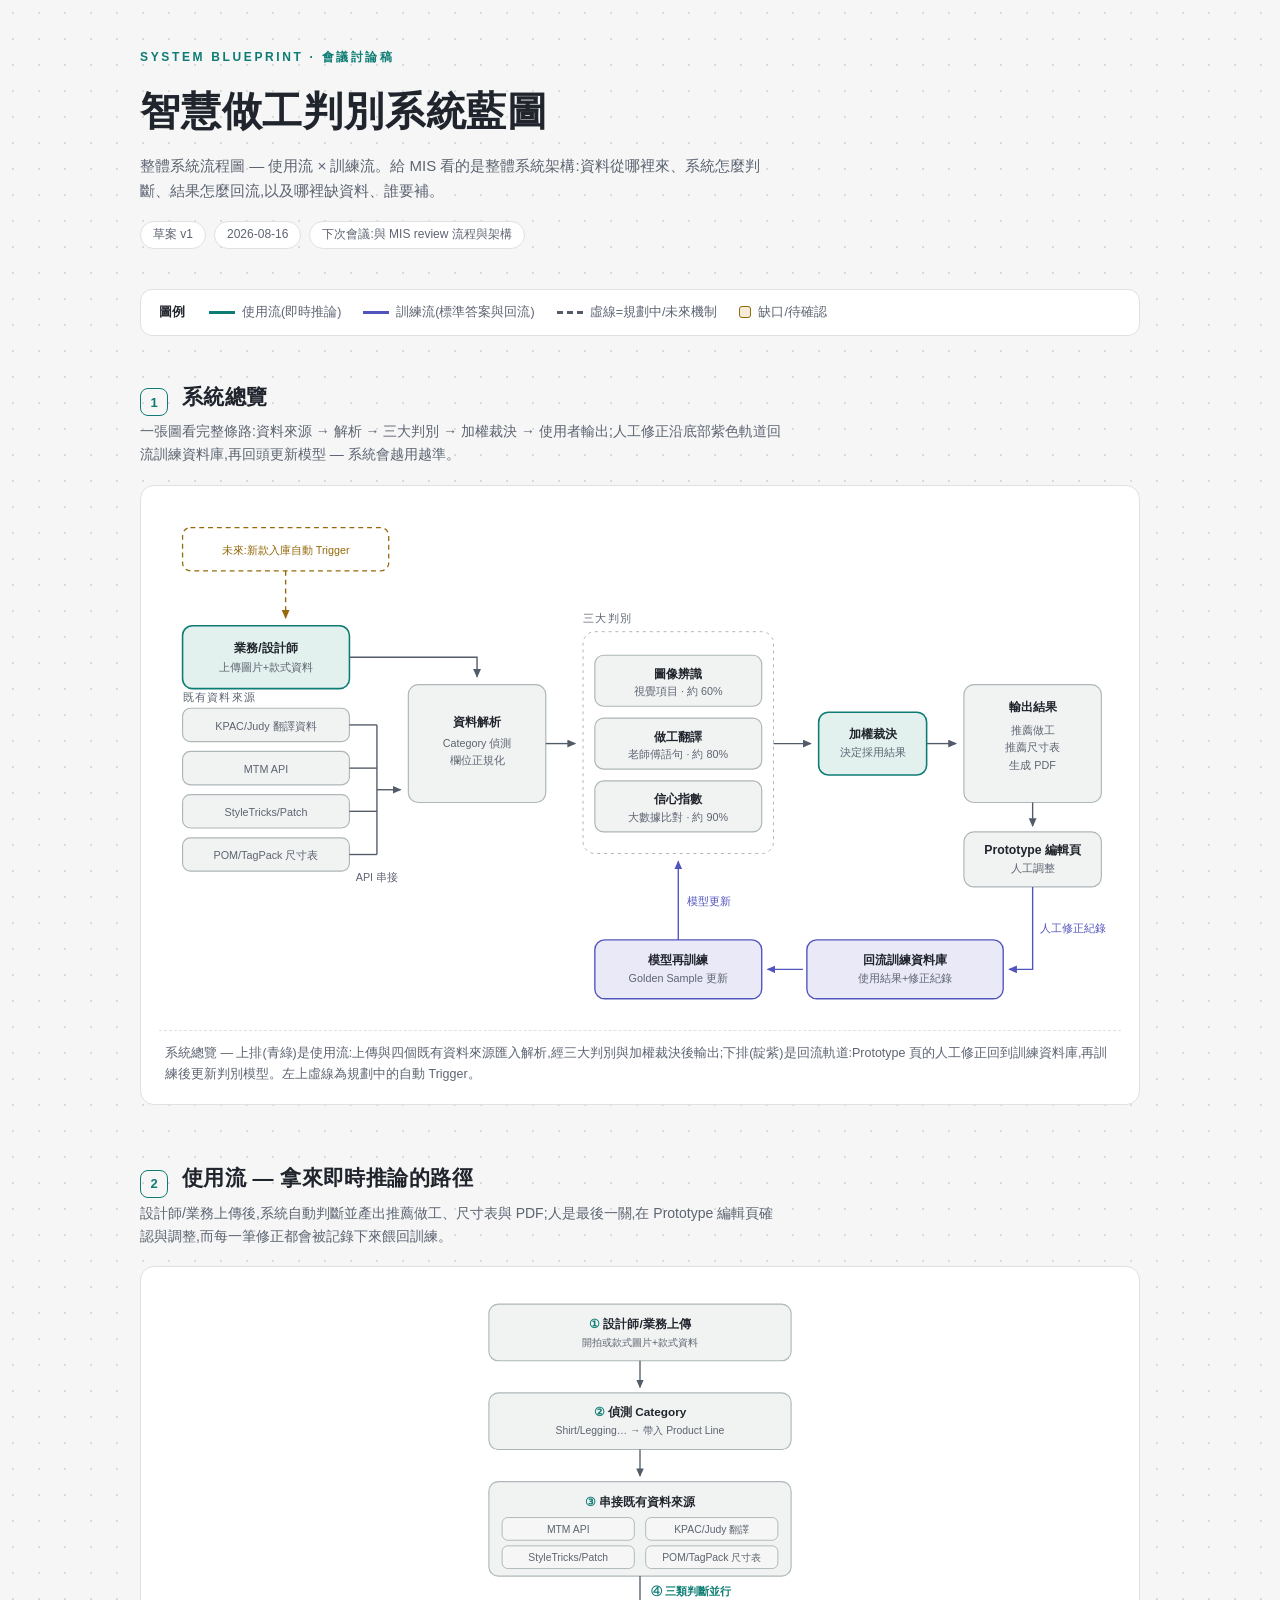
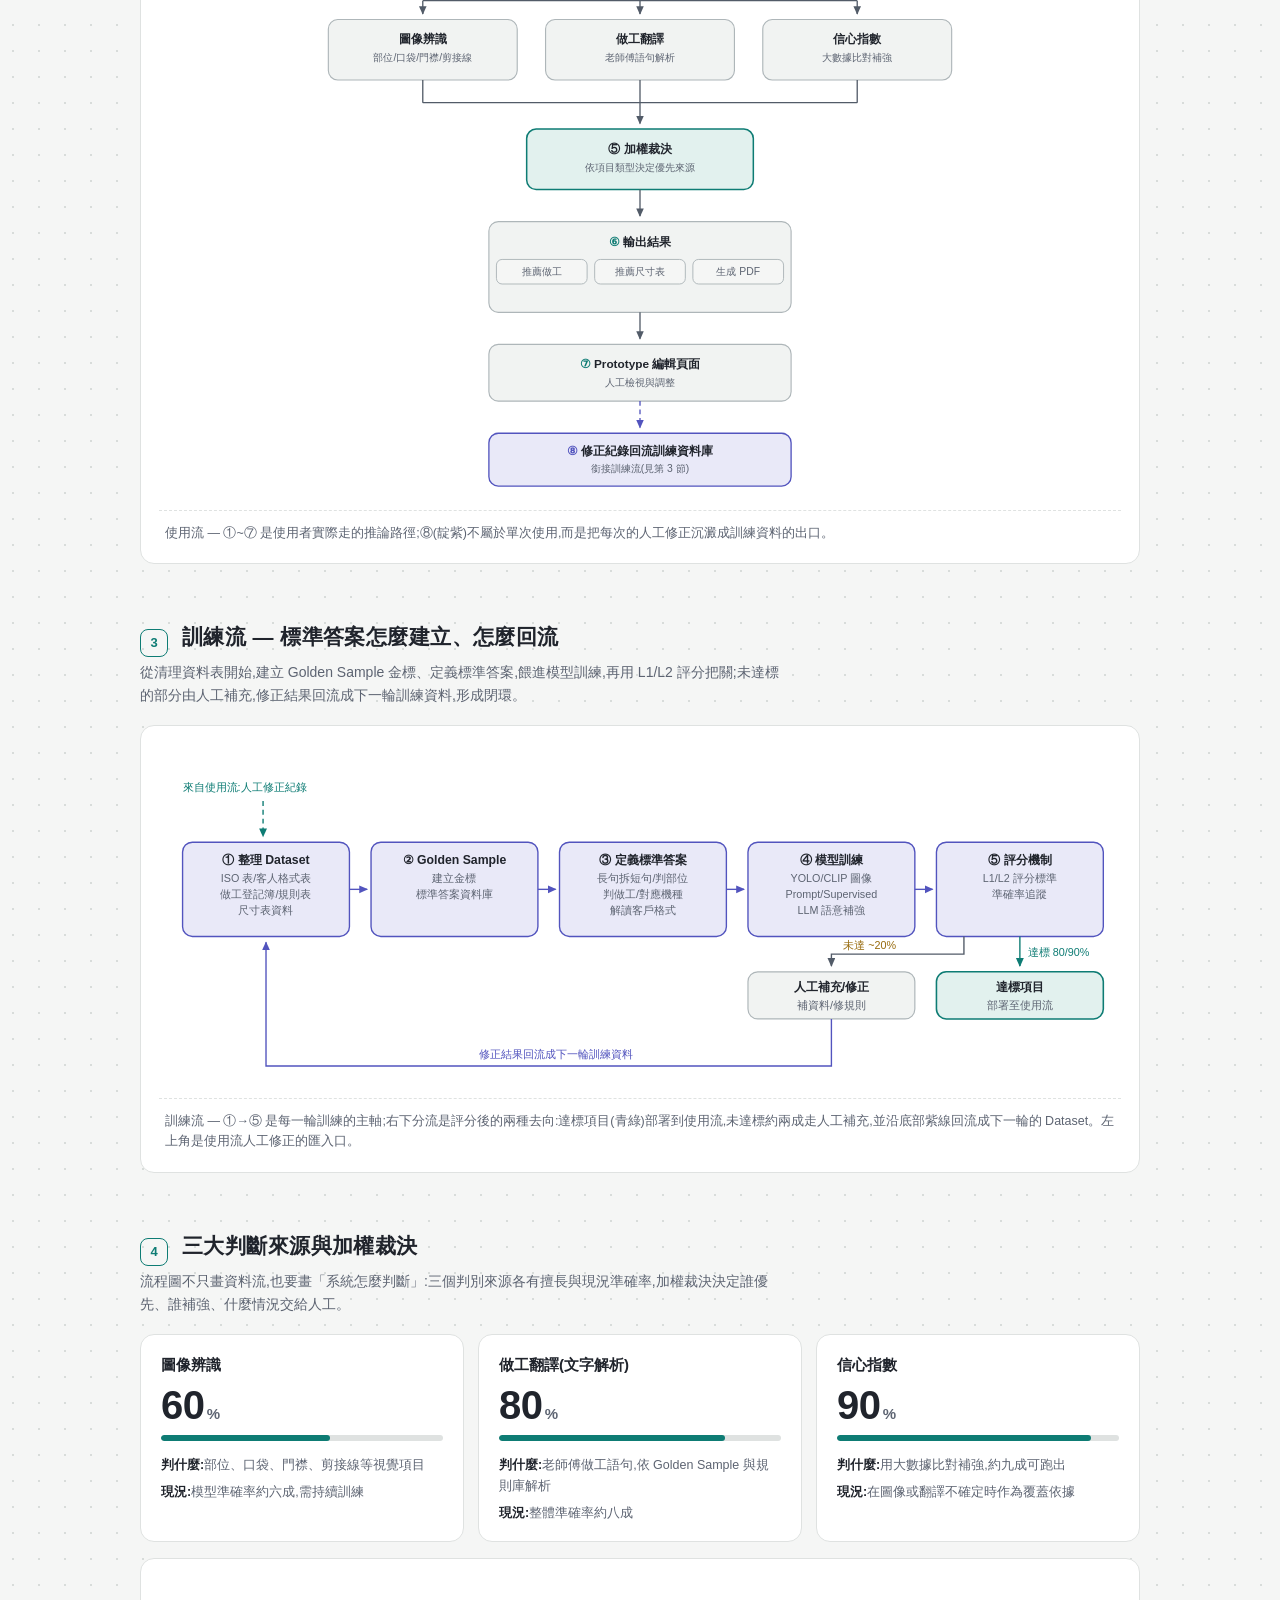
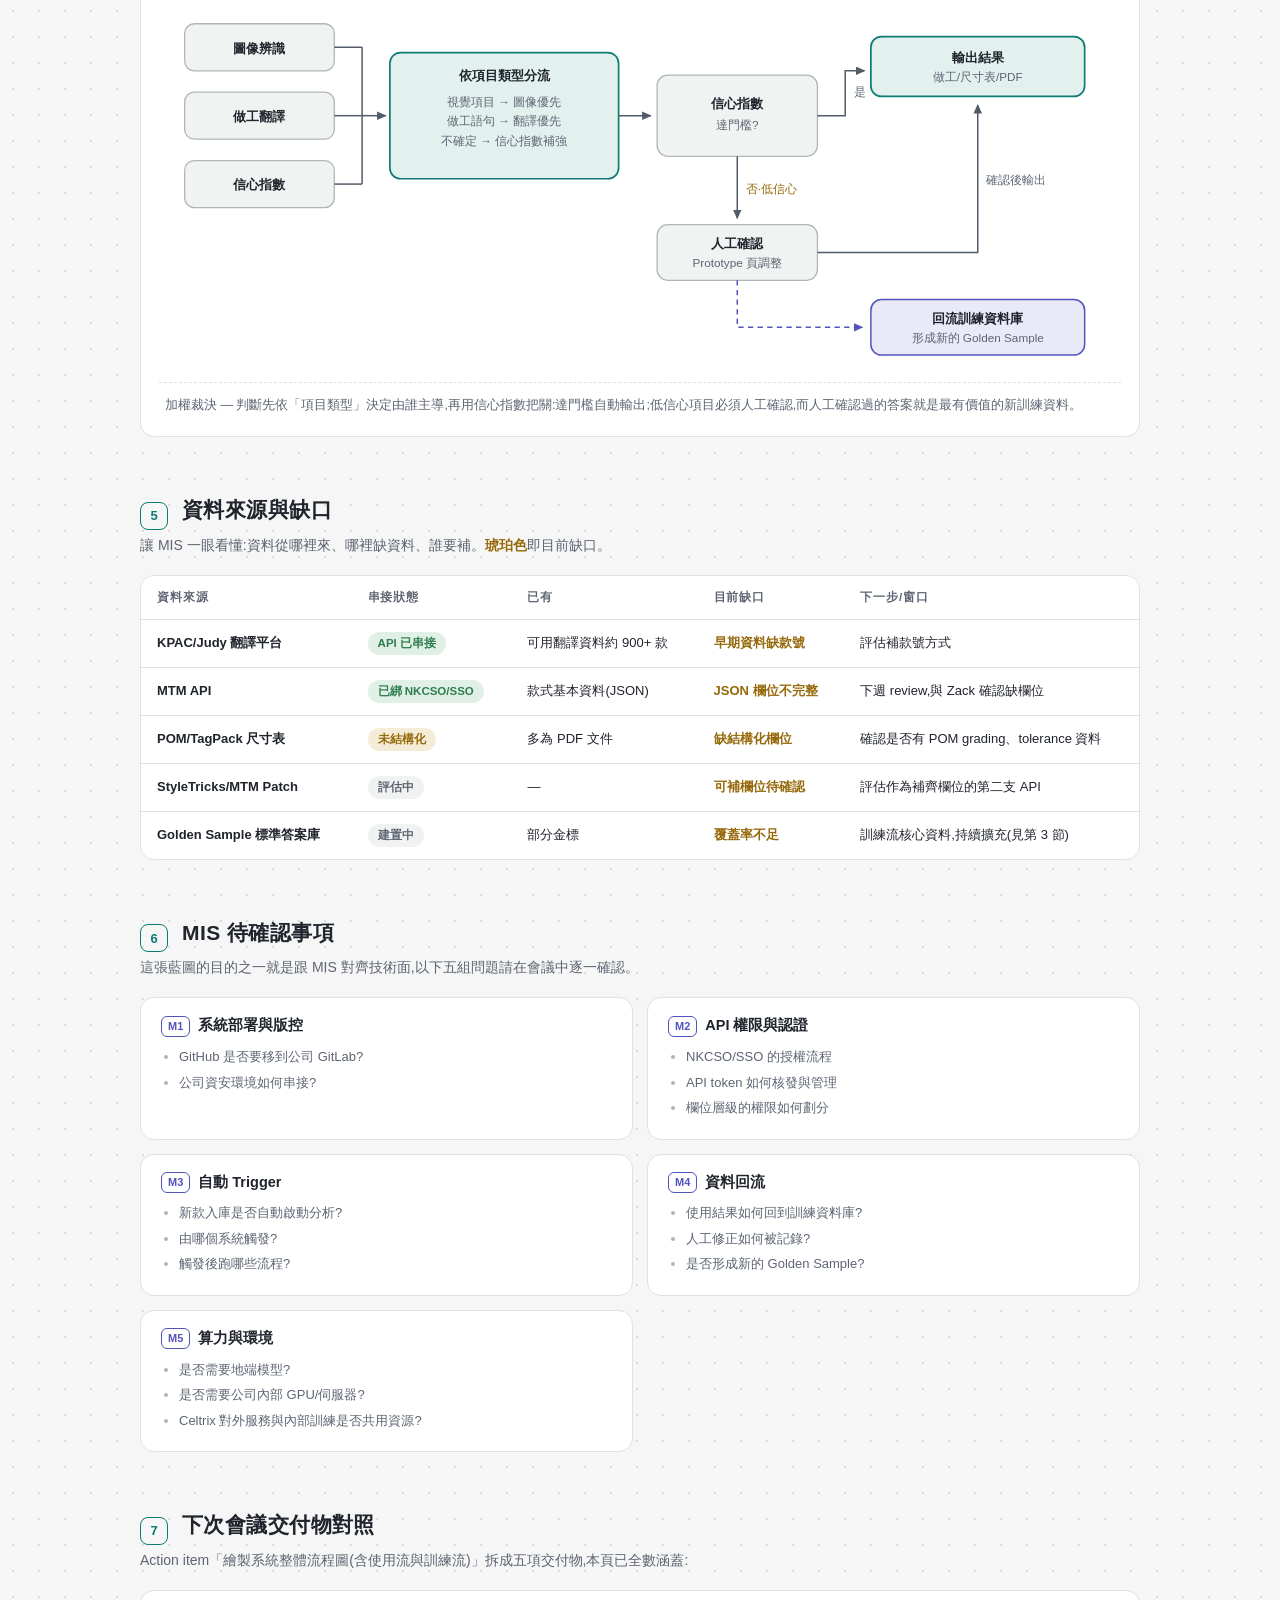
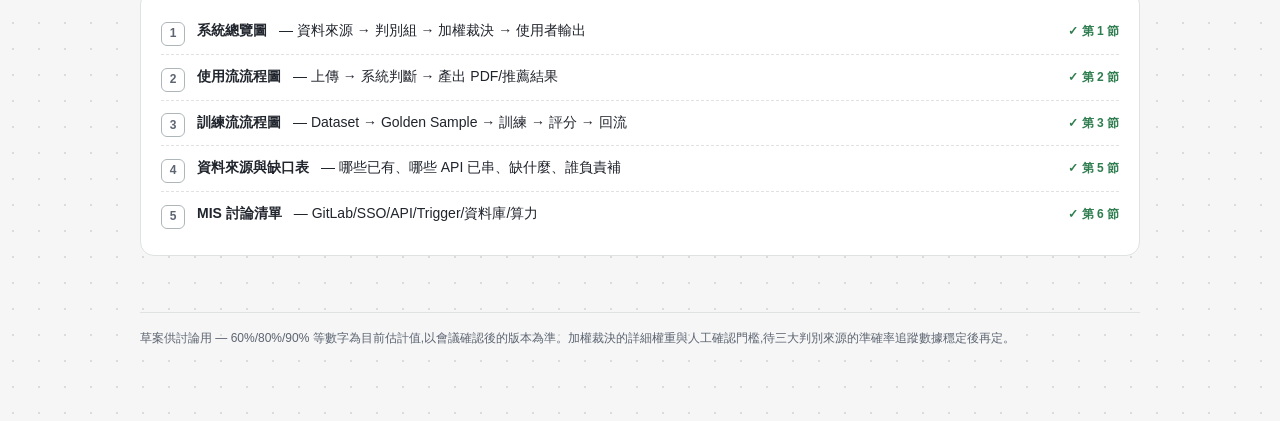
==== docs/system-flowchart.html @ 3e72ee70 "新增系統整體流程圖(使用流x訓練流),供與 MIS 會議討論 單檔 HTML(docs/system-flowchart.html),可直接上傳 DPC Hub 當「頁面」工具: - 系統總覽圖:資料" ====
<!doctype html>
<html lang="zh-Hant">
<head>
<meta charset="utf-8">
<meta name="viewport" content="width=device-width, initial-scale=1">
<title>智慧做工判別系統藍圖</title>
<style>
  :root{
    --ground:#F5F6F5;
    --surface:#FFFFFF;
    --node:#F1F3F2;
    --ink:#20242C;
    --muted:#5D6472;
    --line:#DFE2E1;
    --edge:#AEB6B9;
    --arrow:#525B68;
    --use:#0E7C74;
    --use-bg:#E2F1EE;
    --train:#5254BE;
    --train-bg:#E9E9F8;
    --gap:#96690B;
    --gap-bg:#F5ECD8;
    --ok:#2E7D4F;
    --ok-bg:#E1F0E6;
    --dot:#D8DCDA;
  }
  @media (prefers-color-scheme: dark){
    :root:not([data-theme="light"]){
      --ground:#13161B;
      --surface:#1C2027;
      --node:#252A33;
      --ink:#E8EAEE;
      --muted:#9AA2AF;
      --line:#323844;
      --edge:#525B6B;
      --arrow:#98A1B0;
      --use:#4CC2B5;
      --use-bg:#0F3733;
      --train:#9FA1F0;
      --train-bg:#272A4D;
      --gap:#E0AC4A;
      --gap-bg:#3B2F14;
      --ok:#63BE8D;
      --ok-bg:#173826;
      --dot:#262B33;
    }
  }
  :root[data-theme="dark"]{
    --ground:#13161B;
    --surface:#1C2027;
    --node:#252A33;
    --ink:#E8EAEE;
    --muted:#9AA2AF;
    --line:#323844;
    --edge:#525B6B;
    --arrow:#98A1B0;
    --use:#4CC2B5;
    --use-bg:#0F3733;
    --train:#9FA1F0;
    --train-bg:#272A4D;
    --gap:#E0AC4A;
    --gap-bg:#3B2F14;
    --ok:#63BE8D;
    --ok-bg:#173826;
    --dot:#262B33;
  }

  *{box-sizing:border-box}
  body{
    margin:0;
    background:var(--ground);
    background-image:radial-gradient(var(--dot) 1px, transparent 1px);
    background-size:26px 26px;
    color:var(--ink);
    font-family:"Noto Sans TC","PingFang TC","Microsoft JhengHei","Helvetica Neue",Arial,sans-serif;
    line-height:1.65;
    -webkit-font-smoothing:antialiased;
  }
  main{max-width:1040px;margin:0 auto;padding:48px 20px 72px}

  /* ── header ── */
  header.doc{margin-bottom:40px}
  .kicker{font-size:12px;letter-spacing:.22em;color:var(--use);font-weight:700;margin:0 0 10px}
  h1{font-size:clamp(26px,4.5vw,40px);font-weight:800;letter-spacing:.02em;margin:0 0 10px;text-wrap:balance}
  .subtitle{font-size:15px;color:var(--muted);max-width:42em;margin:0 0 18px}
  .meta{display:flex;flex-wrap:wrap;gap:8px}
  .meta span{
    font-size:12px;color:var(--muted);background:var(--surface);
    border:1px solid var(--line);border-radius:999px;padding:3px 12px;
    font-variant-numeric:tabular-nums;
  }

  /* ── legend ── */
  .legend{
    display:flex;flex-wrap:wrap;gap:10px 22px;align-items:center;
    background:var(--surface);border:1px solid var(--line);border-radius:12px;
    padding:12px 18px;margin-bottom:44px;font-size:12.5px;color:var(--muted);
  }
  .legend b{color:var(--ink);font-weight:600;margin-right:2px}
  .lg{display:inline-flex;align-items:center;gap:7px}
  .sw{display:inline-block;width:26px;height:0;border-top:3px solid}
  .sw-use{border-color:var(--use)}
  .sw-train{border-color:var(--train)}
  .sw-dash{border-top-style:dashed;border-color:var(--arrow)}
  .sw-gap{width:12px;height:12px;border:none;border-radius:3px;background:var(--gap-bg);outline:1.5px solid var(--gap);outline-offset:-1.5px}

  /* ── sections ── */
  section{margin-bottom:56px}
  .sechead{display:flex;align-items:baseline;gap:14px;margin-bottom:6px}
  .secno{
    font-size:13px;font-weight:700;color:var(--use);
    border:1.5px solid var(--use);border-radius:8px;
    min-width:28px;height:28px;display:inline-flex;align-items:center;justify-content:center;
    font-variant-numeric:tabular-nums;transform:translateY(3px);
  }
  h2{font-size:21px;font-weight:750;margin:0;letter-spacing:.02em}
  .lead{color:var(--muted);font-size:14px;max-width:46em;margin:4px 0 18px}

  /* ── figures ── */
  figure{
    margin:0;background:var(--surface);border:1px solid var(--line);
    border-radius:14px;padding:22px 18px 10px;
  }
  .scroller{overflow-x:auto}
  .scroller svg{display:block;height:auto;margin:0 auto}
  .svg-wide{min-width:880px;max-width:100%}
  .svg-mid{min-width:760px;max-width:100%}
  .svg-tall{width:100%;max-width:680px;min-width:560px}
  figcaption{
    font-size:12.5px;color:var(--muted);padding:12px 6px 10px;
    border-top:1px dashed var(--line);margin-top:12px;
  }
  svg text{fill:var(--ink)}
  .tt{font-size:12.5px;font-weight:600}
  .ts{font-size:11px;fill:var(--muted)}
  .lab{font-size:11px;fill:var(--muted)}
  .tu{fill:var(--use)}.tv{fill:var(--train)}.tg{fill:var(--gap)}
  .d-box{fill:var(--node);stroke:var(--edge);stroke-width:1.2}
  .d-use{fill:var(--use-bg);stroke:var(--use);stroke-width:1.6}
  .d-train{fill:var(--train-bg);stroke:var(--train);stroke-width:1.4}
  .d-ghost{fill:none;stroke:var(--gap);stroke-width:1.3;stroke-dasharray:5 4}
  .d-frame{fill:none;stroke:var(--edge);stroke-width:1;stroke-dasharray:3 4}
  .d-chip{fill:var(--ground);stroke:var(--edge);stroke-width:1}
  .fl{fill:none;stroke:var(--arrow);stroke-width:1.4}
  .fl-v{stroke:var(--train)}
  .fl-g{stroke:var(--gap)}
  .fl-u{stroke:var(--use)}
  .dash{stroke-dasharray:5 4}

  /* ── judgment cards ── */
  .cards{display:grid;grid-template-columns:repeat(3,1fr);gap:14px;margin-bottom:16px}
  @media (max-width:760px){.cards{grid-template-columns:1fr}}
  .jcard{
    background:var(--surface);border:1px solid var(--line);border-radius:14px;
    padding:18px 20px;display:flex;flex-direction:column;gap:6px;
  }
  .jcard h3{margin:0;font-size:15px;font-weight:700}
  .jnum{
    font-size:40px;font-weight:800;line-height:1.1;
    font-variant-numeric:tabular-nums;letter-spacing:-.01em;
  }
  .jnum small{font-size:15px;font-weight:600;color:var(--muted);margin-left:2px}
  .meter{height:6px;border-radius:3px;background:var(--line);overflow:hidden;margin:2px 0 8px}
  .meter i{display:block;height:100%;border-radius:3px;background:var(--use)}
  .jcard p{margin:0;font-size:12.5px;color:var(--muted)}
  .jcard p b{color:var(--ink);font-weight:600}

  /* ── tables ── */
  .twrap{overflow-x:auto;background:var(--surface);border:1px solid var(--line);border-radius:14px}
  table{border-collapse:collapse;width:100%;min-width:780px;font-size:13px}
  th{
    text-align:left;font-size:11.5px;letter-spacing:.08em;color:var(--muted);
    font-weight:700;padding:12px 16px;border-bottom:1px solid var(--line);
    white-space:nowrap;
  }
  td{padding:12px 16px;border-bottom:1px solid var(--line);vertical-align:top}
  tr:last-child td{border-bottom:none}
  td:first-child{font-weight:600;white-space:nowrap}
  .pill{
    display:inline-block;font-size:11.5px;font-weight:600;border-radius:999px;
    padding:2px 10px;white-space:nowrap;
  }
  .p-ok{background:var(--ok-bg);color:var(--ok)}
  .p-gap{background:var(--gap-bg);color:var(--gap)}
  .p-mid{background:var(--node);color:var(--muted)}
  .gaptext{color:var(--gap);font-weight:600}

  /* ── MIS list ── */
  .mis{display:grid;grid-template-columns:1fr 1fr;gap:14px}
  @media (max-width:700px){.mis{grid-template-columns:1fr}}
  .mcard{
    background:var(--surface);border:1px solid var(--line);border-radius:14px;
    padding:16px 20px;
  }
  .mcard h3{margin:0 0 8px;font-size:14.5px;font-weight:700;display:flex;align-items:center;gap:8px}
  .mtag{
    font-size:11px;font-weight:700;color:var(--train);border:1.5px solid var(--train);
    border-radius:6px;padding:0 6px;line-height:1.7;font-variant-numeric:tabular-nums;
  }
  .mcard ul{margin:0;padding-left:18px;font-size:13px;color:var(--muted)}
  .mcard li{margin:4px 0}
  .mcard li::marker{color:var(--edge)}

  /* ── deliverables ── */
  .deliv{background:var(--surface);border:1px solid var(--line);border-radius:14px;padding:8px 20px}
  .deliv ol{margin:10px 0;padding-left:0;list-style:none;counter-reset:d}
  .deliv li{
    counter-increment:d;display:flex;gap:12px;align-items:baseline;
    padding:10px 0;border-bottom:1px dashed var(--line);font-size:14px;
  }
  .deliv li:last-child{border-bottom:none}
  .deliv li::before{
    content:counter(d);font-size:12px;font-weight:700;color:var(--muted);
    border:1px solid var(--edge);border-radius:6px;min-width:22px;height:22px;
    display:inline-flex;align-items:center;justify-content:center;flex:none;
    transform:translateY(2px);font-variant-numeric:tabular-nums;
  }
  .deliv .where{margin-left:auto;font-size:12px;color:var(--ok);font-weight:600;white-space:nowrap}
  .deliv b{font-weight:650}

  footer{
    margin-top:48px;padding-top:16px;border-top:1px solid var(--line);
    font-size:12px;color:var(--muted);
  }
  @media (prefers-reduced-motion: no-preference){
    section{scroll-margin-top:24px}
  }
</style>

<svg width="0" height="0" style="position:absolute" aria-hidden="true">
  <defs>
    <marker id="ar" markerUnits="userSpaceOnUse" markerWidth="10" markerHeight="10" refX="8" refY="4" orient="auto">
      <path d="M0,0 L9,4 L0,8 Z" fill="var(--arrow)"/>
    </marker>
    <marker id="ar-v" markerUnits="userSpaceOnUse" markerWidth="10" markerHeight="10" refX="8" refY="4" orient="auto">
      <path d="M0,0 L9,4 L0,8 Z" fill="var(--train)"/>
    </marker>
    <marker id="ar-u" markerUnits="userSpaceOnUse" markerWidth="10" markerHeight="10" refX="8" refY="4" orient="auto">
      <path d="M0,0 L9,4 L0,8 Z" fill="var(--use)"/>
    </marker>
    <marker id="ar-g" markerUnits="userSpaceOnUse" markerWidth="10" markerHeight="10" refX="8" refY="4" orient="auto">
      <path d="M0,0 L9,4 L0,8 Z" fill="var(--gap)"/>
    </marker>
  </defs>
</svg>

<main>
<header class="doc">
  <p class="kicker">SYSTEM BLUEPRINT · 會議討論稿</p>
  <h1>智慧做工判別系統藍圖</h1>
  <p class="subtitle">整體系統流程圖 — 使用流 × 訓練流。給 MIS 看的是整體系統架構:資料從哪裡來、系統怎麼判斷、結果怎麼回流,以及哪裡缺資料、誰要補。</p>
  <div class="meta">
    <span>草案 v1</span>
    <span>2026-08-16</span>
    <span>下次會議:與 MIS review 流程與架構</span>
  </div>
</header>

<div class="legend" role="note">
  <b>圖例</b>
  <span class="lg"><span class="sw sw-use"></span>使用流(即時推論)</span>
  <span class="lg"><span class="sw sw-train"></span>訓練流(標準答案與回流)</span>
  <span class="lg"><span class="sw sw-dash"></span>虛線=規劃中/未來機制</span>
  <span class="lg"><span class="sw sw-gap"></span>缺口/待確認</span>
</div>

<!-- ═══════════ 1. 系統總覽 ═══════════ -->
<section id="s1">
  <div class="sechead"><span class="secno">1</span><h2>系統總覽</h2></div>
  <p class="lead">一張圖看完整條路:資料來源 → 解析 → 三大判別 → 加權裁決 → 使用者輸出;人工修正沿底部紫色軌道回流訓練資料庫,再回頭更新模型 — 系統會越用越準。</p>
  <figure>
    <div class="scroller">
      <svg class="svg-wide" viewBox="0 0 980 520" role="img" aria-label="系統總覽圖:上傳與既有資料來源經資料解析後進入三大判別(圖像辨識、做工翻譯、信心指數),由加權裁決輸出推薦做工、尺寸表與 PDF,人工調整結果回流訓練資料庫並更新模型;未來規劃新款入庫自動觸發。">
        <!-- future trigger -->
        <rect class="d-ghost" x="24" y="20" width="210" height="44" rx="8"/>
        <text class="ts tg" x="129" y="47" text-anchor="middle">未來:新款入庫自動 Trigger</text>
        <line class="fl fl-g dash" x1="129" y1="64" x2="129" y2="112" marker-end="url(#ar-g)"/>
        <!-- input -->
        <rect class="d-use" x="24" y="120" width="170" height="64" rx="10"/>
        <text class="tt" x="109" y="147" text-anchor="middle">業務/設計師</text>
        <text class="ts" x="109" y="166" text-anchor="middle">上傳圖片+款式資料</text>
        <!-- sources -->
        <text class="ts" x="24" y="197" style="letter-spacing:.12em">既有資料來源</text>
        <rect class="d-box" x="24" y="204" width="170" height="34" rx="8"/>
        <text class="ts" x="109" y="226" text-anchor="middle">KPAC/Judy 翻譯資料</text>
        <rect class="d-box" x="24" y="248" width="170" height="34" rx="8"/>
        <text class="ts" x="109" y="270" text-anchor="middle">MTM API</text>
        <rect class="d-box" x="24" y="292" width="170" height="34" rx="8"/>
        <text class="ts" x="109" y="314" text-anchor="middle">StyleTricks/Patch</text>
        <rect class="d-box" x="24" y="336" width="170" height="34" rx="8"/>
        <text class="ts" x="109" y="358" text-anchor="middle">POM/TagPack 尺寸表</text>
        <!-- source spine -->
        <line class="fl" x1="194" y1="221" x2="222" y2="221"/>
        <line class="fl" x1="194" y1="265" x2="222" y2="265"/>
        <line class="fl" x1="194" y1="309" x2="222" y2="309"/>
        <line class="fl" x1="194" y1="353" x2="222" y2="353"/>
        <line class="fl" x1="222" y1="221" x2="222" y2="353"/>
        <line class="fl" x1="222" y1="287" x2="246" y2="287" marker-end="url(#ar)"/>
        <text class="lab" x="222" y="380" text-anchor="middle">API 串接</text>
        <!-- input elbow -->
        <polyline class="fl" points="194,152 324,152 324,172" marker-end="url(#ar)"/>
        <!-- parse -->
        <rect class="d-box" x="254" y="180" width="140" height="120" rx="10"/>
        <text class="tt" x="324" y="222" text-anchor="middle">資料解析</text>
        <text class="ts" x="324" y="243" text-anchor="middle">Category 偵測</text>
        <text class="ts" x="324" y="261" text-anchor="middle">欄位正規化</text>
        <!-- parse → judges -->
        <line class="fl" x1="394" y1="240" x2="424" y2="240" marker-end="url(#ar)"/>
        <!-- judges frame -->
        <text class="ts" x="432" y="116" style="letter-spacing:.12em">三大判別</text>
        <rect class="d-frame" x="432" y="126" width="194" height="226" rx="12"/>
        <rect class="d-box" x="444" y="150" width="170" height="52" rx="9"/>
        <text class="tt" x="529" y="173" text-anchor="middle">圖像辨識</text>
        <text class="ts" x="529" y="191" text-anchor="middle">視覺項目 · 約 60%</text>
        <rect class="d-box" x="444" y="214" width="170" height="52" rx="9"/>
        <text class="tt" x="529" y="237" text-anchor="middle">做工翻譯</text>
        <text class="ts" x="529" y="255" text-anchor="middle">老師傅語句 · 約 80%</text>
        <rect class="d-box" x="444" y="278" width="170" height="52" rx="9"/>
        <text class="tt" x="529" y="301" text-anchor="middle">信心指數</text>
        <text class="ts" x="529" y="319" text-anchor="middle">大數據比對 · 約 90%</text>
        <!-- judges → verdict -->
        <line class="fl" x1="626" y1="240" x2="664" y2="240" marker-end="url(#ar)"/>
        <!-- verdict -->
        <rect class="d-use" x="672" y="208" width="110" height="64" rx="10"/>
        <text class="tt" x="727" y="234" text-anchor="middle">加權裁決</text>
        <text class="ts" x="727" y="253" text-anchor="middle">決定採用結果</text>
        <!-- verdict → output -->
        <line class="fl" x1="782" y1="240" x2="812" y2="240" marker-end="url(#ar)"/>
        <!-- output -->
        <rect class="d-box" x="820" y="180" width="140" height="120" rx="10"/>
        <text class="tt" x="890" y="207" text-anchor="middle">輸出結果</text>
        <text class="ts" x="890" y="230" text-anchor="middle">推薦做工</text>
        <text class="ts" x="890" y="248" text-anchor="middle">推薦尺寸表</text>
        <text class="ts" x="890" y="266" text-anchor="middle">生成 PDF</text>
        <line class="fl" x1="890" y1="300" x2="890" y2="324" marker-end="url(#ar)"/>
        <!-- prototype -->
        <rect class="d-box" x="820" y="330" width="140" height="56" rx="10"/>
        <text class="tt" x="890" y="353" text-anchor="middle">Prototype 編輯頁</text>
        <text class="ts" x="890" y="371" text-anchor="middle">人工調整</text>
        <!-- feedback rail -->
        <polyline class="fl fl-v" points="890,386 890,470 866,470" marker-end="url(#ar-v)"/>
        <text class="lab tv" x="898" y="432">人工修正紀錄</text>
        <rect class="d-train" x="660" y="440" width="200" height="60" rx="10"/>
        <text class="tt" x="760" y="465" text-anchor="middle">回流訓練資料庫</text>
        <text class="ts" x="760" y="483" text-anchor="middle">使用結果+修正紀錄</text>
        <line class="fl fl-v" x1="656" y1="470" x2="620" y2="470" marker-end="url(#ar-v)"/>
        <rect class="d-train" x="444" y="440" width="170" height="60" rx="10"/>
        <text class="tt" x="529" y="465" text-anchor="middle">模型再訓練</text>
        <text class="ts" x="529" y="483" text-anchor="middle">Golden Sample 更新</text>
        <line class="fl fl-v" x1="529" y1="440" x2="529" y2="360" marker-end="url(#ar-v)"/>
        <text class="lab tv" x="538" y="404">模型更新</text>
      </svg>
    </div>
    <figcaption>系統總覽 — 上排(青綠)是使用流:上傳與四個既有資料來源匯入解析,經三大判別與加權裁決後輸出;下排(靛紫)是回流軌道:Prototype 頁的人工修正回到訓練資料庫,再訓練後更新判別模型。左上虛線為規劃中的自動 Trigger。</figcaption>
  </figure>
</section>

<!-- ═══════════ 2. 使用流 ═══════════ -->
<section id="s2">
  <div class="sechead"><span class="secno">2</span><h2>使用流 — 拿來即時推論的路徑</h2></div>
  <p class="lead">設計師/業務上傳後,系統自動判斷並產出推薦做工、尺寸表與 PDF;人是最後一關,在 Prototype 編輯頁確認與調整,而每一筆修正都會被記錄下來餵回訓練。</p>
  <figure>
    <div class="scroller">
      <svg class="svg-tall" viewBox="0 0 720 856" role="img" aria-label="使用流流程圖:上傳圖片與款式資料、偵測 Category 並帶入 Product Line、串接 MTM、KPAC/Judy、StyleTricks、POM 四個資料來源,之後由圖像辨識、做工翻譯、信心指數並行判斷,經加權裁決輸出推薦做工、尺寸表與 PDF,最後進 Prototype 編輯頁人工調整,修正紀錄回流訓練資料庫。">
        <rect class="d-box" x="200" y="16" width="320" height="60" rx="10"/>
        <text class="tt" x="360" y="41" text-anchor="middle"><tspan class="tu">①</tspan> 設計師/業務上傳</text>
        <text class="ts" x="360" y="60" text-anchor="middle">開拍或款式圖片+款式資料</text>
        <line class="fl" x1="360" y1="76" x2="360" y2="104" marker-end="url(#ar)"/>
        <rect class="d-box" x="200" y="110" width="320" height="60" rx="10"/>
        <text class="tt" x="360" y="135" text-anchor="middle"><tspan class="tu">②</tspan> 偵測 Category</text>
        <text class="ts" x="360" y="154" text-anchor="middle">Shirt/Legging… → 帶入 Product Line</text>
        <line class="fl" x1="360" y1="170" x2="360" y2="198" marker-end="url(#ar)"/>
        <rect class="d-box" x="200" y="204" width="320" height="100" rx="10"/>
        <text class="tt" x="360" y="230" text-anchor="middle"><tspan class="tu">③</tspan> 串接既有資料來源</text>
        <rect class="d-chip" x="214" y="242" width="140" height="24" rx="6"/>
        <text class="ts" x="284" y="258" text-anchor="middle">MTM API</text>
        <rect class="d-chip" x="366" y="242" width="140" height="24" rx="6"/>
        <text class="ts" x="436" y="258" text-anchor="middle">KPAC/Judy 翻譯</text>
        <rect class="d-chip" x="214" y="272" width="140" height="24" rx="6"/>
        <text class="ts" x="284" y="288" text-anchor="middle">StyleTricks/Patch</text>
        <rect class="d-chip" x="366" y="272" width="140" height="24" rx="6"/>
        <text class="ts" x="436" y="288" text-anchor="middle">POM/TagPack 尺寸表</text>
        <!-- branch -->
        <line class="fl" x1="360" y1="304" x2="360" y2="330"/>
        <line class="fl" x1="130" y1="330" x2="590" y2="330"/>
        <text class="tt tu" x="372" y="324" text-anchor="start" style="font-size:11.5px">④ 三類判斷並行</text>
        <line class="fl" x1="130" y1="330" x2="130" y2="344" marker-end="url(#ar)"/>
        <line class="fl" x1="360" y1="330" x2="360" y2="344" marker-end="url(#ar)"/>
        <line class="fl" x1="590" y1="330" x2="590" y2="344" marker-end="url(#ar)"/>
        <rect class="d-box" x="30" y="350" width="200" height="64" rx="10"/>
        <text class="tt" x="130" y="375" text-anchor="middle">圖像辨識</text>
        <text class="ts" x="130" y="394" text-anchor="middle">部位/口袋/門襟/剪接線</text>
        <rect class="d-box" x="260" y="350" width="200" height="64" rx="10"/>
        <text class="tt" x="360" y="375" text-anchor="middle">做工翻譯</text>
        <text class="ts" x="360" y="394" text-anchor="middle">老師傅語句解析</text>
        <rect class="d-box" x="490" y="350" width="200" height="64" rx="10"/>
        <text class="tt" x="590" y="375" text-anchor="middle">信心指數</text>
        <text class="ts" x="590" y="394" text-anchor="middle">大數據比對補強</text>
        <!-- merge -->
        <line class="fl" x1="130" y1="414" x2="130" y2="438"/>
        <line class="fl" x1="360" y1="414" x2="360" y2="438"/>
        <line class="fl" x1="590" y1="414" x2="590" y2="438"/>
        <line class="fl" x1="130" y1="438" x2="590" y2="438"/>
        <line class="fl" x1="360" y1="438" x2="360" y2="460" marker-end="url(#ar)"/>
        <rect class="d-use" x="240" y="466" width="240" height="64" rx="10"/>
        <text class="tt" x="360" y="491" text-anchor="middle">⑤ 加權裁決</text>
        <text class="ts" x="360" y="510" text-anchor="middle">依項目類型決定優先來源</text>
        <line class="fl" x1="360" y1="530" x2="360" y2="558" marker-end="url(#ar)"/>
        <rect class="d-box" x="200" y="564" width="320" height="96" rx="10"/>
        <text class="tt" x="360" y="590" text-anchor="middle"><tspan class="tu">⑥</tspan> 輸出結果</text>
        <rect class="d-chip" x="208" y="604" width="96" height="26" rx="6"/>
        <text class="ts" x="256" y="621" text-anchor="middle">推薦做工</text>
        <rect class="d-chip" x="312" y="604" width="96" height="26" rx="6"/>
        <text class="ts" x="360" y="621" text-anchor="middle">推薦尺寸表</text>
        <rect class="d-chip" x="416" y="604" width="96" height="26" rx="6"/>
        <text class="ts" x="464" y="621" text-anchor="middle">生成 PDF</text>
        <line class="fl" x1="360" y1="660" x2="360" y2="688" marker-end="url(#ar)"/>
        <rect class="d-box" x="200" y="694" width="320" height="60" rx="10"/>
        <text class="tt" x="360" y="719" text-anchor="middle"><tspan class="tu">⑦</tspan> Prototype 編輯頁面</text>
        <text class="ts" x="360" y="738" text-anchor="middle">人工檢視與調整</text>
        <line class="fl fl-v dash" x1="360" y1="754" x2="360" y2="782" marker-end="url(#ar-v)"/>
        <rect class="d-train" x="200" y="788" width="320" height="56" rx="10"/>
        <text class="tt" x="360" y="811" text-anchor="middle"><tspan class="tv">⑧</tspan> 修正紀錄回流訓練資料庫</text>
        <text class="ts" x="360" y="829" text-anchor="middle">銜接訓練流(見第 3 節)</text>
      </svg>
    </div>
    <figcaption>使用流 — ①~⑦ 是使用者實際走的推論路徑;⑧(靛紫)不屬於單次使用,而是把每次的人工修正沉澱成訓練資料的出口。</figcaption>
  </figure>
</section>

<!-- ═══════════ 3. 訓練流 ═══════════ -->
<section id="s3">
  <div class="sechead"><span class="secno">3</span><h2>訓練流 — 標準答案怎麼建立、怎麼回流</h2></div>
  <p class="lead">從清理資料表開始,建立 Golden Sample 金標、定義標準答案,餵進模型訓練,再用 L1/L2 評分把關;未達標的部分由人工補充,修正結果回流成下一輪訓練資料,形成閉環。</p>
  <figure>
    <div class="scroller">
      <svg class="svg-wide" viewBox="0 0 980 344" role="img" aria-label="訓練流流程圖:整理 Dataset 與清理資料表、建立 Golden Sample 金標、定義標準答案、進行 YOLO/CLIP 與 Supervised 等模型訓練、以 L1/L2 評分機制把關;達標項目部署至使用流,未達標約兩成由人工補充修正,修正結果回流成下一輪訓練資料;使用流的人工修正紀錄也匯入 Dataset。">
        <text class="ts tu" x="24" y="44">來自使用流:人工修正紀錄</text>
        <line class="fl fl-u dash" x1="106" y1="54" x2="106" y2="90" marker-end="url(#ar-u)"/>
        <rect class="d-train" x="24" y="96" width="170" height="96" rx="10"/>
        <text class="tt" x="109" y="118" text-anchor="middle">① 整理 Dataset</text>
        <text class="ts" x="109" y="137" text-anchor="middle">ISO 表/客人格式表</text>
        <text class="ts" x="109" y="153" text-anchor="middle">做工登記簿/規則表</text>
        <text class="ts" x="109" y="169" text-anchor="middle">尺寸表資料</text>
        <line class="fl fl-v" x1="194" y1="144" x2="212" y2="144" marker-end="url(#ar-v)"/>
        <rect class="d-train" x="216" y="96" width="170" height="96" rx="10"/>
        <text class="tt" x="301" y="118" text-anchor="middle">② Golden Sample</text>
        <text class="ts" x="301" y="137" text-anchor="middle">建立金標</text>
        <text class="ts" x="301" y="153" text-anchor="middle">標準答案資料庫</text>
        <line class="fl fl-v" x1="386" y1="144" x2="404" y2="144" marker-end="url(#ar-v)"/>
        <rect class="d-train" x="408" y="96" width="170" height="96" rx="10"/>
        <text class="tt" x="493" y="118" text-anchor="middle">③ 定義標準答案</text>
        <text class="ts" x="493" y="137" text-anchor="middle">長句拆短句/判部位</text>
        <text class="ts" x="493" y="153" text-anchor="middle">判做工/對應機種</text>
        <text class="ts" x="493" y="169" text-anchor="middle">解讀客戶格式</text>
        <line class="fl fl-v" x1="578" y1="144" x2="596" y2="144" marker-end="url(#ar-v)"/>
        <rect class="d-train" x="600" y="96" width="170" height="96" rx="10"/>
        <text class="tt" x="685" y="118" text-anchor="middle">④ 模型訓練</text>
        <text class="ts" x="685" y="137" text-anchor="middle">YOLO/CLIP 圖像</text>
        <text class="ts" x="685" y="153" text-anchor="middle">Prompt/Supervised</text>
        <text class="ts" x="685" y="169" text-anchor="middle">LLM 語意補強</text>
        <line class="fl fl-v" x1="770" y1="144" x2="788" y2="144" marker-end="url(#ar-v)"/>
        <rect class="d-train" x="792" y="96" width="170" height="96" rx="10"/>
        <text class="tt" x="877" y="118" text-anchor="middle">⑤ 評分機制</text>
        <text class="ts" x="877" y="137" text-anchor="middle">L1/L2 評分標準</text>
        <text class="ts" x="877" y="153" text-anchor="middle">準確率追蹤</text>
        <!-- pass -->
        <line class="fl fl-u" x1="877" y1="192" x2="877" y2="222" marker-end="url(#ar-u)"/>
        <text class="lab tu" x="885" y="212">達標 80/90%</text>
        <rect class="d-use" x="792" y="228" width="170" height="48" rx="10"/>
        <text class="tt" x="877" y="248" text-anchor="middle">達標項目</text>
        <text class="ts" x="877" y="266" text-anchor="middle">部署至使用流</text>
        <!-- fail -->
        <polyline class="fl" points="820,192 820,210 685,210 685,222" marker-end="url(#ar)"/>
        <text class="lab tg" x="697" y="205">未達 ~20%</text>
        <rect class="d-box" x="600" y="228" width="170" height="48" rx="10"/>
        <text class="tt" x="685" y="248" text-anchor="middle">人工補充/修正</text>
        <text class="ts" x="685" y="266" text-anchor="middle">補資料/修規則</text>
        <!-- loop back -->
        <polyline class="fl fl-v" points="685,276 685,324 109,324 109,198" marker-end="url(#ar-v)"/>
        <text class="lab tv" x="404" y="316" text-anchor="middle">修正結果回流成下一輪訓練資料</text>
      </svg>
    </div>
    <figcaption>訓練流 — ①→⑤ 是每一輪訓練的主軸;右下分流是評分後的兩種去向:達標項目(青綠)部署到使用流,未達標約兩成走人工補充,並沿底部紫線回流成下一輪的 Dataset。左上角是使用流人工修正的匯入口。</figcaption>
  </figure>
</section>

<!-- ═══════════ 4. 三大判斷來源與加權裁決 ═══════════ -->
<section id="s4">
  <div class="sechead"><span class="secno">4</span><h2>三大判斷來源與加權裁決</h2></div>
  <p class="lead">流程圖不只畫資料流,也要畫「系統怎麼判斷」:三個判別來源各有擅長與現況準確率,加權裁決決定誰優先、誰補強、什麼情況交給人工。</p>
  <div class="cards">
    <article class="jcard">
      <h3>圖像辨識</h3>
      <div class="jnum">60<small>%</small></div>
      <div class="meter" role="img" aria-label="圖像辨識目前準確率約六成"><i style="width:60%"></i></div>
      <p><b>判什麼:</b>部位、口袋、門襟、剪接線等視覺項目</p>
      <p><b>現況:</b>模型準確率約六成,需持續訓練</p>
    </article>
    <article class="jcard">
      <h3>做工翻譯(文字解析)</h3>
      <div class="jnum">80<small>%</small></div>
      <div class="meter" role="img" aria-label="做工翻譯目前準確率約八成"><i style="width:80%"></i></div>
      <p><b>判什麼:</b>老師傅做工語句,依 Golden Sample 與規則庫解析</p>
      <p><b>現況:</b>整體準確率約八成</p>
    </article>
    <article class="jcard">
      <h3>信心指數</h3>
      <div class="jnum">90<small>%</small></div>
      <div class="meter" role="img" aria-label="信心指數約九成可跑出"><i style="width:90%"></i></div>
      <p><b>判什麼:</b>用大數據比對補強,約九成可跑出</p>
      <p><b>現況:</b>在圖像或翻譯不確定時作為覆蓋依據</p>
    </article>
  </div>
  <figure>
    <div class="scroller">
      <svg class="svg-mid" viewBox="0 0 900 364" role="img" aria-label="加權裁決邏輯:三個判斷來源依項目類型分流(視覺項目圖像優先、做工語句翻譯優先、不確定時信心指數補強),信心達門檻即自動輸出;低信心項目進人工確認,確認後輸出,並將修正紀錄回流訓練資料庫形成新的 Golden Sample。">
        <rect class="d-box" x="24" y="40" width="140" height="44" rx="9"/>
        <text class="tt" x="94" y="67" text-anchor="middle">圖像辨識</text>
        <rect class="d-box" x="24" y="104" width="140" height="44" rx="9"/>
        <text class="tt" x="94" y="131" text-anchor="middle">做工翻譯</text>
        <rect class="d-box" x="24" y="168" width="140" height="44" rx="9"/>
        <text class="tt" x="94" y="195" text-anchor="middle">信心指數</text>
        <line class="fl" x1="164" y1="62" x2="190" y2="62"/>
        <line class="fl" x1="164" y1="126" x2="190" y2="126"/>
        <line class="fl" x1="164" y1="190" x2="190" y2="190"/>
        <line class="fl" x1="190" y1="62" x2="190" y2="190"/>
        <line class="fl" x1="190" y1="126" x2="212" y2="126" marker-end="url(#ar)"/>
        <rect class="d-use" x="216" y="67" width="214" height="118" rx="10"/>
        <text class="tt" x="323" y="93" text-anchor="middle">依項目類型分流</text>
        <text class="ts" x="323" y="117" text-anchor="middle">視覺項目 → 圖像優先</text>
        <text class="ts" x="323" y="135" text-anchor="middle">做工語句 → 翻譯優先</text>
        <text class="ts" x="323" y="153" text-anchor="middle">不確定 → 信心指數補強</text>
        <line class="fl" x1="430" y1="126" x2="460" y2="126" marker-end="url(#ar)"/>
        <rect class="d-box" x="466" y="88" width="150" height="76" rx="10"/>
        <text class="tt" x="541" y="119" text-anchor="middle">信心指數</text>
        <text class="ts" x="541" y="138" text-anchor="middle">達門檻?</text>
        <polyline class="fl" points="616,126 642,126 642,84 660,84" marker-end="url(#ar)"/>
        <text class="lab" x="650" y="108">是</text>
        <rect class="d-use" x="666" y="52" width="200" height="56" rx="10"/>
        <text class="tt" x="766" y="76" text-anchor="middle">輸出結果</text>
        <text class="ts" x="766" y="94" text-anchor="middle">做工/尺寸表/PDF</text>
        <line class="fl" x1="541" y1="164" x2="541" y2="222" marker-end="url(#ar)"/>
        <text class="lab tg" x="549" y="198">否·低信心</text>
        <rect class="d-box" x="466" y="228" width="150" height="52" rx="10"/>
        <text class="tt" x="541" y="250" text-anchor="middle">人工確認</text>
        <text class="ts" x="541" y="268" text-anchor="middle">Prototype 頁調整</text>
        <polyline class="fl" points="616,254 766,254 766,116" marker-end="url(#ar)"/>
        <text class="lab" x="774" y="190">確認後輸出</text>
        <polyline class="fl fl-v dash" points="541,280 541,324 658,324" marker-end="url(#ar-v)"/>
        <rect class="d-train" x="666" y="298" width="200" height="52" rx="10"/>
        <text class="tt" x="766" y="320" text-anchor="middle">回流訓練資料庫</text>
        <text class="ts" x="766" y="338" text-anchor="middle">形成新的 Golden Sample</text>
      </svg>
    </div>
    <figcaption>加權裁決 — 判斷先依「項目類型」決定由誰主導,再用信心指數把關:達門檻自動輸出;低信心項目必須人工確認,而人工確認過的答案就是最有價值的新訓練資料。</figcaption>
  </figure>
</section>

<!-- ═══════════ 5. 資料來源與缺口 ═══════════ -->
<section id="s5">
  <div class="sechead"><span class="secno">5</span><h2>資料來源與缺口</h2></div>
  <p class="lead">讓 MIS 一眼看懂:資料從哪裡來、哪裡缺資料、誰要補。<span class="gaptext">琥珀色</span>即目前缺口。</p>
  <div class="twrap">
    <table>
      <thead>
        <tr><th>資料來源</th><th>串接狀態</th><th>已有</th><th>目前缺口</th><th>下一步/窗口</th></tr>
      </thead>
      <tbody>
        <tr>
          <td>KPAC/Judy 翻譯平台</td>
          <td><span class="pill p-ok">API 已串接</span></td>
          <td>可用翻譯資料約 900+ 款</td>
          <td class="gaptext">早期資料缺款號</td>
          <td>評估補款號方式</td>
        </tr>
        <tr>
          <td>MTM API</td>
          <td><span class="pill p-ok">已綁 NKCSO/SSO</span></td>
          <td>款式基本資料(JSON)</td>
          <td class="gaptext">JSON 欄位不完整</td>
          <td>下週 review,與 Zack 確認缺欄位</td>
        </tr>
        <tr>
          <td>POM/TagPack 尺寸表</td>
          <td><span class="pill p-gap">未結構化</span></td>
          <td>多為 PDF 文件</td>
          <td class="gaptext">缺結構化欄位</td>
          <td>確認是否有 POM grading、tolerance 資料</td>
        </tr>
        <tr>
          <td>StyleTricks/MTM Patch</td>
          <td><span class="pill p-mid">評估中</span></td>
          <td>—</td>
          <td class="gaptext">可補欄位待確認</td>
          <td>評估作為補齊欄位的第二支 API</td>
        </tr>
        <tr>
          <td>Golden Sample 標準答案庫</td>
          <td><span class="pill p-mid">建置中</span></td>
          <td>部分金標</td>
          <td class="gaptext">覆蓋率不足</td>
          <td>訓練流核心資料,持續擴充(見第 3 節)</td>
        </tr>
      </tbody>
    </table>
  </div>
</section>

<!-- ═══════════ 6. MIS 討論清單 ═══════════ -->
<section id="s6">
  <div class="sechead"><span class="secno">6</span><h2>MIS 待確認事項</h2></div>
  <p class="lead">這張藍圖的目的之一就是跟 MIS 對齊技術面,以下五組問題請在會議中逐一確認。</p>
  <div class="mis">
    <article class="mcard">
      <h3><span class="mtag">M1</span>系統部署與版控</h3>
      <ul>
        <li>GitHub 是否要移到公司 GitLab?</li>
        <li>公司資安環境如何串接?</li>
      </ul>
    </article>
    <article class="mcard">
      <h3><span class="mtag">M2</span>API 權限與認證</h3>
      <ul>
        <li>NKCSO/SSO 的授權流程</li>
        <li>API token 如何核發與管理</li>
        <li>欄位層級的權限如何劃分</li>
      </ul>
    </article>
    <article class="mcard">
      <h3><span class="mtag">M3</span>自動 Trigger</h3>
      <ul>
        <li>新款入庫是否自動啟動分析?</li>
        <li>由哪個系統觸發?</li>
        <li>觸發後跑哪些流程?</li>
      </ul>
    </article>
    <article class="mcard">
      <h3><span class="mtag">M4</span>資料回流</h3>
      <ul>
        <li>使用結果如何回到訓練資料庫?</li>
        <li>人工修正如何被記錄?</li>
        <li>是否形成新的 Golden Sample?</li>
      </ul>
    </article>
    <article class="mcard">
      <h3><span class="mtag">M5</span>算力與環境</h3>
      <ul>
        <li>是否需要地端模型?</li>
        <li>是否需要公司內部 GPU/伺服器?</li>
        <li>Celtrix 對外服務與內部訓練是否共用資源?</li>
      </ul>
    </article>
  </div>
</section>

<!-- ═══════════ 7. 下次會議交付物 ═══════════ -->
<section id="s7">
  <div class="sechead"><span class="secno">7</span><h2>下次會議交付物對照</h2></div>
  <p class="lead">Action item「繪製系統整體流程圖(含使用流與訓練流)」拆成五項交付物,本頁已全數涵蓋:</p>
  <div class="deliv">
    <ol>
      <li><b>系統總覽圖</b> — 資料來源 → 判別組 → 加權裁決 → 使用者輸出<span class="where">✓ 第 1 節</span></li>
      <li><b>使用流流程圖</b> — 上傳 → 系統判斷 → 產出 PDF/推薦結果<span class="where">✓ 第 2 節</span></li>
      <li><b>訓練流流程圖</b> — Dataset → Golden Sample → 訓練 → 評分 → 回流<span class="where">✓ 第 3 節</span></li>
      <li><b>資料來源與缺口表</b> — 哪些已有、哪些 API 已串、缺什麼、誰負責補<span class="where">✓ 第 5 節</span></li>
      <li><b>MIS 討論清單</b> — GitLab/SSO/API/Trigger/資料庫/算力<span class="where">✓ 第 6 節</span></li>
    </ol>
  </div>
</section>

<footer>
  草案供討論用 — 60%/80%/90% 等數字為目前估計值,以會議確認後的版本為準。加權裁決的詳細權重與人工確認門檻,待三大判別來源的準確率追蹤數據穩定後再定。
</footer>
</main>

</html>
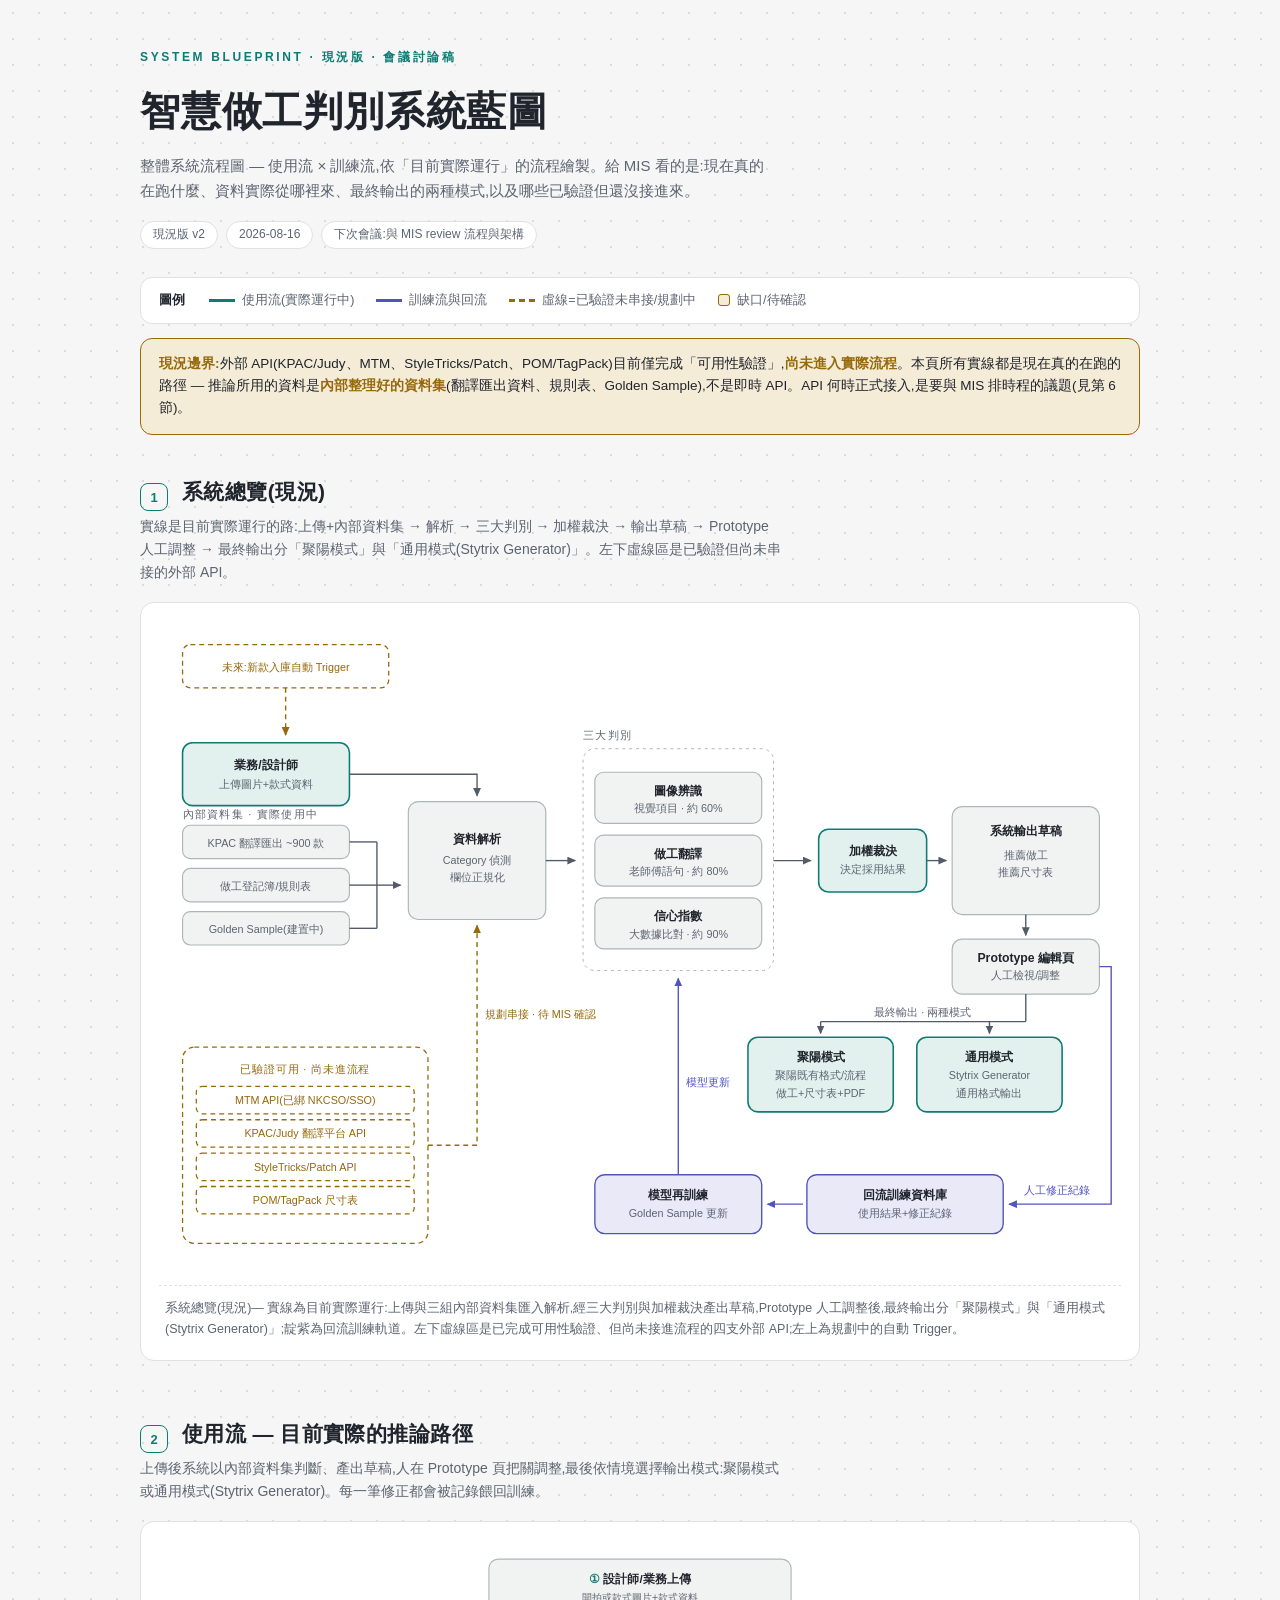
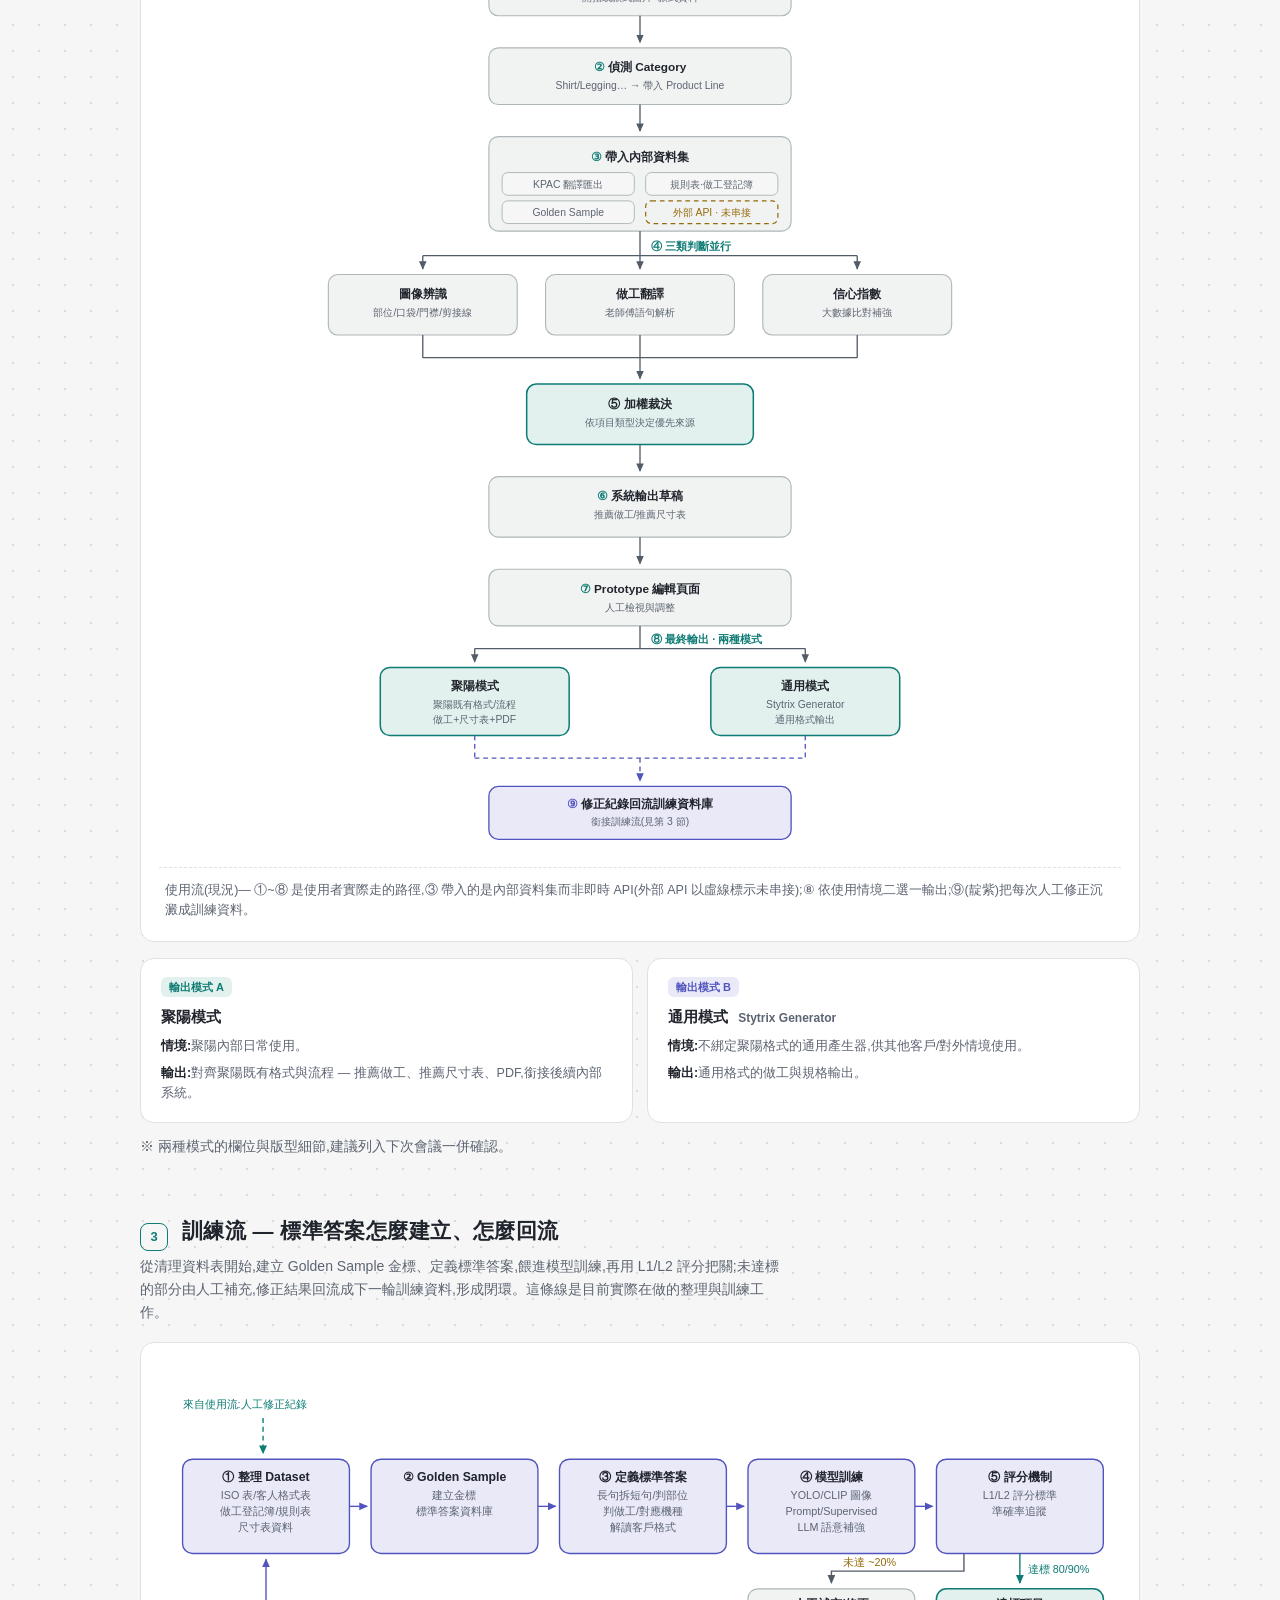
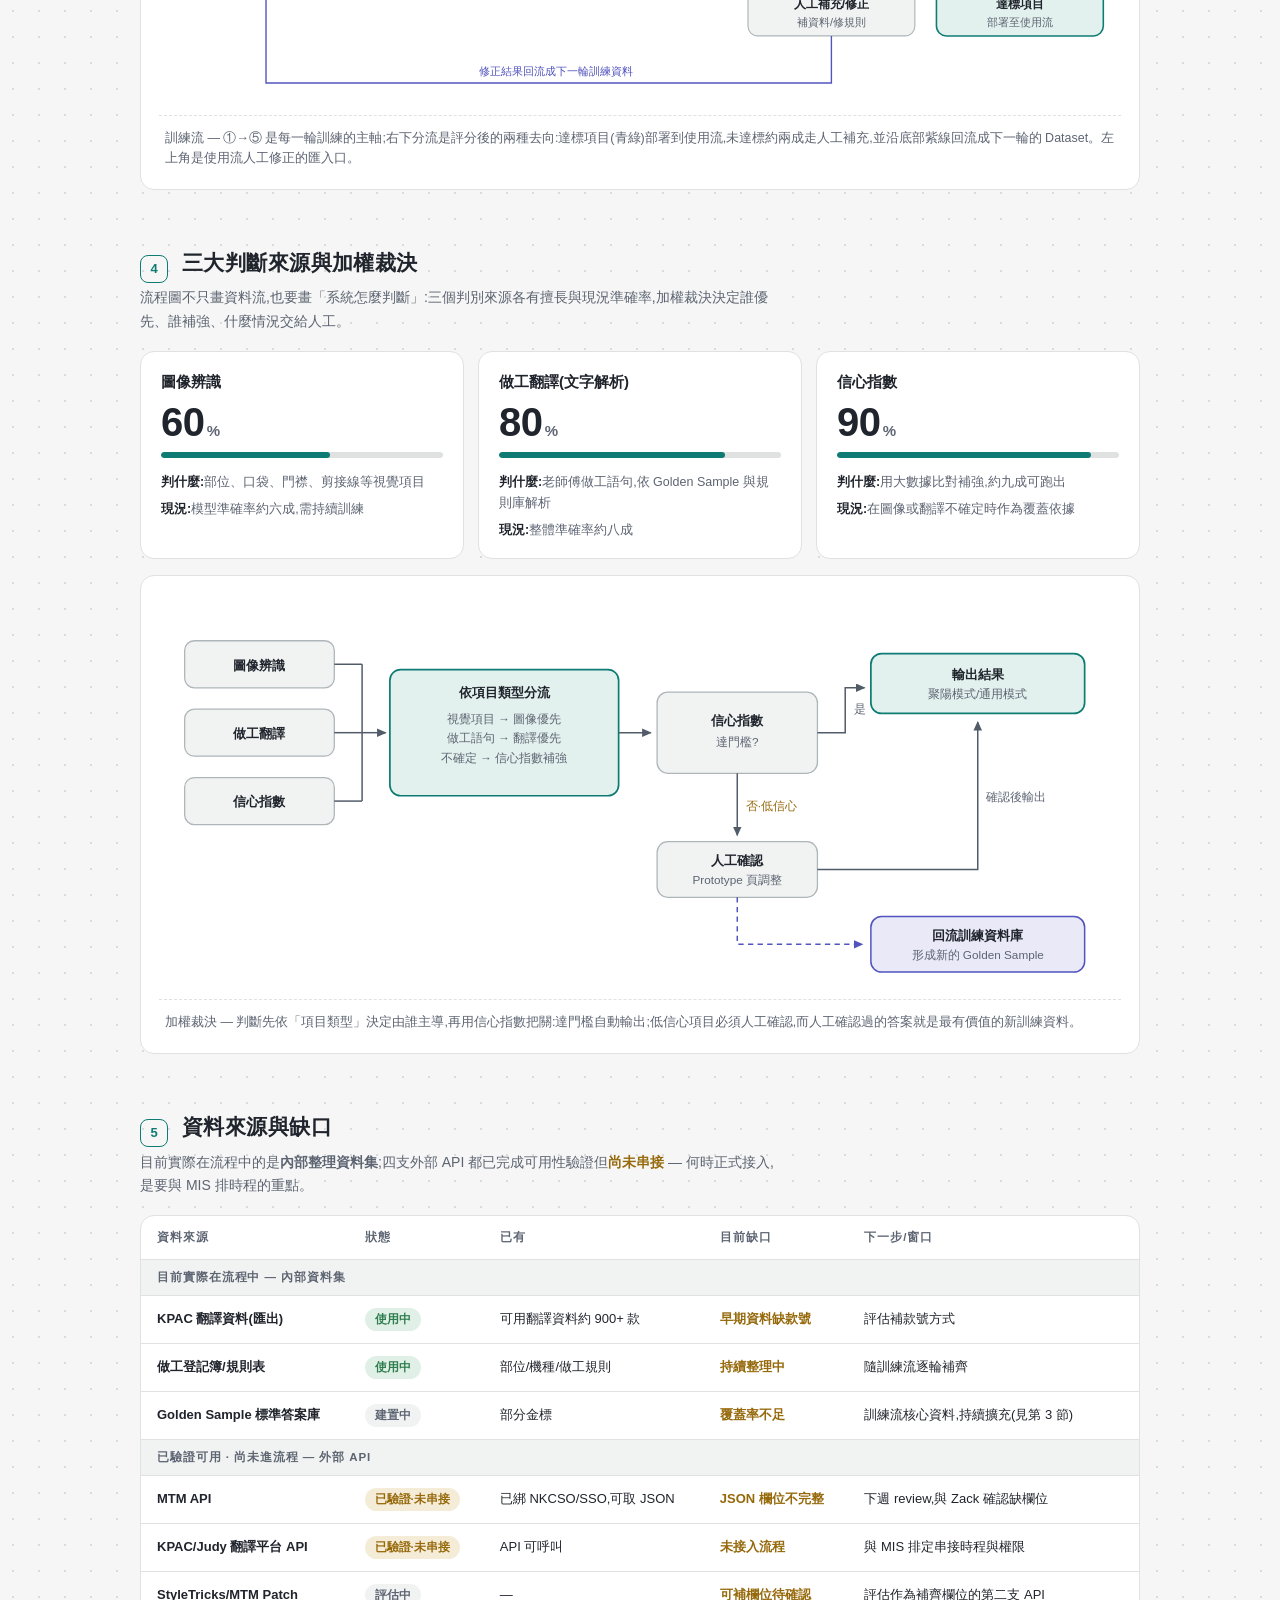
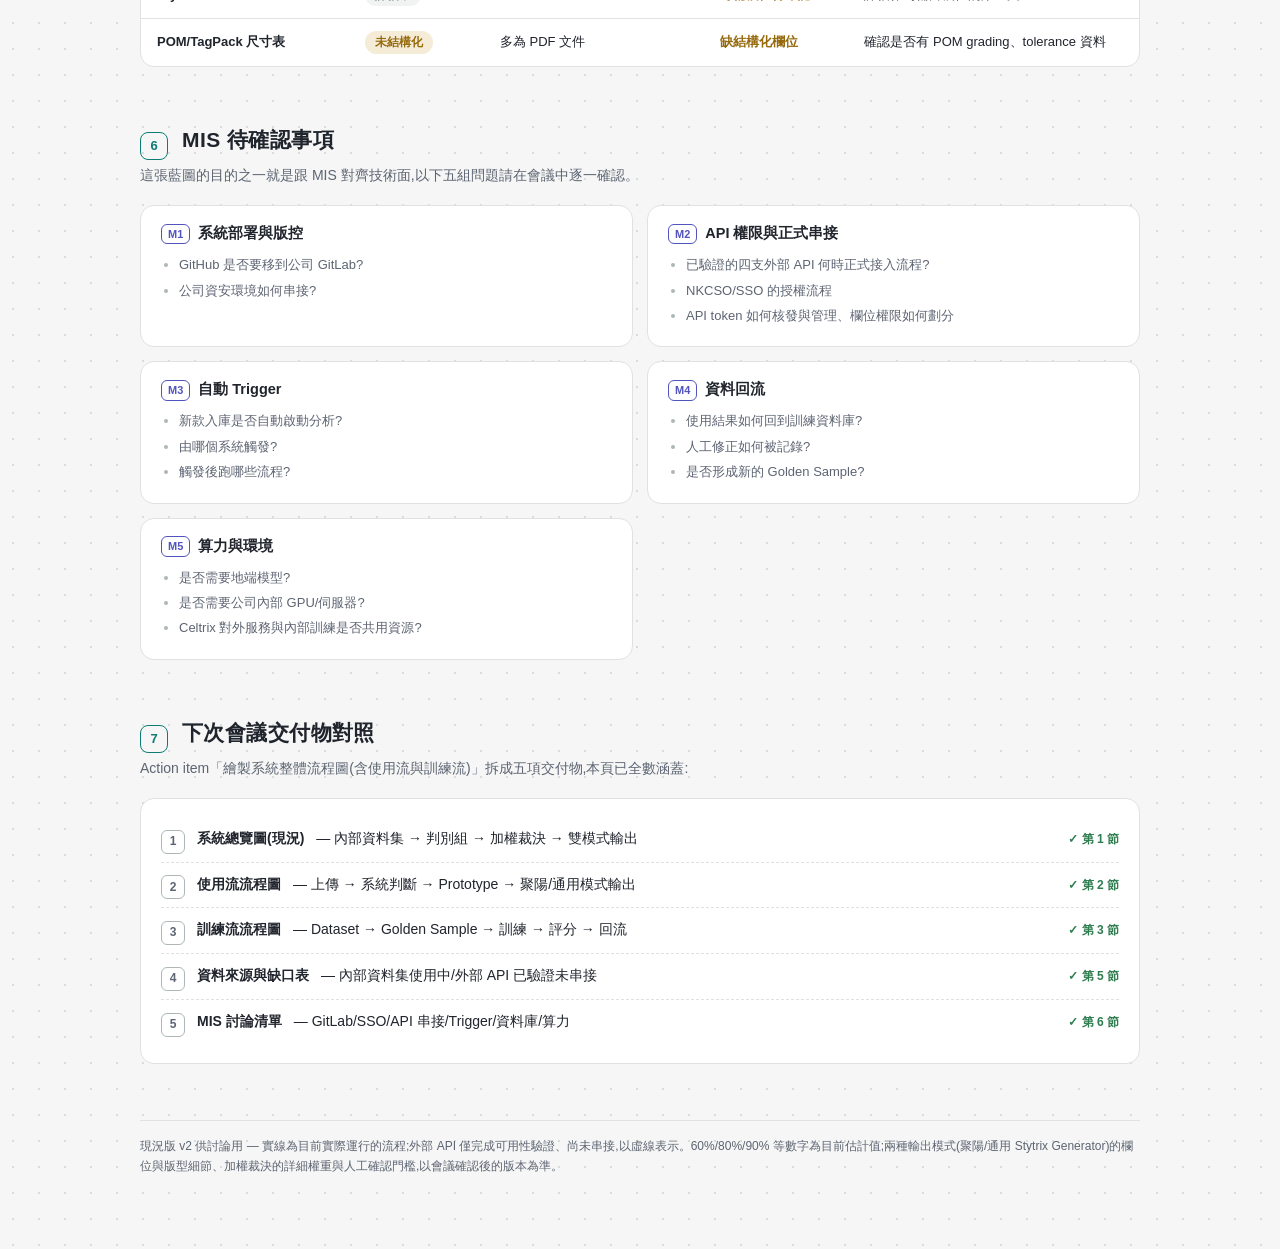
==== commit 0962bb88: "流程圖改為現況版 v2:外部 API 標示未串接,輸出分聚陽/通用兩模式 依實際運行狀況修正: - 外部 API(KPAC/Judy、MTM、StyleTricks/Patch、POM/TagPack" ====
--- a/docs/system-flowchart.html
+++ b/docs/system-flowchart.html
@@ -79,7 +79,7 @@
   main{max-width:1040px;margin:0 auto;padding:48px 20px 72px}
 
   /* ── header ── */
-  header.doc{margin-bottom:40px}
+  header.doc{margin-bottom:28px}
   .kicker{font-size:12px;letter-spacing:.22em;color:var(--use);font-weight:700;margin:0 0 10px}
   h1{font-size:clamp(26px,4.5vw,40px);font-weight:800;letter-spacing:.02em;margin:0 0 10px;text-wrap:balance}
   .subtitle{font-size:15px;color:var(--muted);max-width:42em;margin:0 0 18px}
@@ -90,19 +90,24 @@
     font-variant-numeric:tabular-nums;
   }
 
-  /* ── legend ── */
+  /* ── legend & callout ── */
   .legend{
     display:flex;flex-wrap:wrap;gap:10px 22px;align-items:center;
     background:var(--surface);border:1px solid var(--line);border-radius:12px;
-    padding:12px 18px;margin-bottom:44px;font-size:12.5px;color:var(--muted);
+    padding:12px 18px;margin-bottom:14px;font-size:12.5px;color:var(--muted);
   }
   .legend b{color:var(--ink);font-weight:600;margin-right:2px}
   .lg{display:inline-flex;align-items:center;gap:7px}
   .sw{display:inline-block;width:26px;height:0;border-top:3px solid}
   .sw-use{border-color:var(--use)}
   .sw-train{border-color:var(--train)}
-  .sw-dash{border-top-style:dashed;border-color:var(--arrow)}
+  .sw-dash{border-top-style:dashed;border-color:var(--gap)}
   .sw-gap{width:12px;height:12px;border:none;border-radius:3px;background:var(--gap-bg);outline:1.5px solid var(--gap);outline-offset:-1.5px}
+  .callout{
+    background:var(--gap-bg);border:1px solid var(--gap);border-radius:12px;
+    padding:14px 18px;margin-bottom:40px;font-size:13.5px;
+  }
+  .callout b{color:var(--gap)}
 
   /* ── sections ── */
   section{margin-bottom:56px}
@@ -147,14 +152,17 @@
   .fl-u{stroke:var(--use)}
   .dash{stroke-dasharray:5 4}
 
-  /* ── judgment cards ── */
+  /* ── judgment cards / mode cards ── */
   .cards{display:grid;grid-template-columns:repeat(3,1fr);gap:14px;margin-bottom:16px}
   @media (max-width:760px){.cards{grid-template-columns:1fr}}
+  .modes{display:grid;grid-template-columns:1fr 1fr;gap:14px;margin:16px 0 0}
+  @media (max-width:700px){.modes{grid-template-columns:1fr}}
   .jcard{
     background:var(--surface);border:1px solid var(--line);border-radius:14px;
     padding:18px 20px;display:flex;flex-direction:column;gap:6px;
   }
   .jcard h3{margin:0;font-size:15px;font-weight:700}
+  .jcard h3 small{font-weight:600;color:var(--muted);font-size:12px;margin-left:6px}
   .jnum{
     font-size:40px;font-weight:800;line-height:1.1;
     font-variant-numeric:tabular-nums;letter-spacing:-.01em;
@@ -164,6 +172,12 @@
   .meter i{display:block;height:100%;border-radius:3px;background:var(--use)}
   .jcard p{margin:0;font-size:12.5px;color:var(--muted)}
   .jcard p b{color:var(--ink);font-weight:600}
+  .mode-tag{
+    display:inline-block;font-size:11px;font-weight:700;border-radius:6px;
+    padding:1px 8px;margin-bottom:2px;width:fit-content;
+  }
+  .mode-tag.ju{background:var(--use-bg);color:var(--use)}
+  .mode-tag.ge{background:var(--train-bg);color:var(--train)}
 
   /* ── tables ── */
   .twrap{overflow-x:auto;background:var(--surface);border:1px solid var(--line);border-radius:14px}
@@ -176,6 +190,10 @@
   td{padding:12px 16px;border-bottom:1px solid var(--line);vertical-align:top}
   tr:last-child td{border-bottom:none}
   td:first-child{font-weight:600;white-space:nowrap}
+  .grp td{
+    background:var(--node);font-size:11.5px;letter-spacing:.08em;
+    font-weight:700;color:var(--muted);padding:8px 16px;white-space:normal;
+  }
   .pill{
     display:inline-block;font-size:11.5px;font-weight:600;border-radius:999px;
     padding:2px 10px;white-space:nowrap;
@@ -246,11 +264,11 @@
 
 <main>
 <header class="doc">
-  <p class="kicker">SYSTEM BLUEPRINT · 會議討論稿</p>
+  <p class="kicker">SYSTEM BLUEPRINT · 現況版 · 會議討論稿</p>
   <h1>智慧做工判別系統藍圖</h1>
-  <p class="subtitle">整體系統流程圖 — 使用流 × 訓練流。給 MIS 看的是整體系統架構:資料從哪裡來、系統怎麼判斷、結果怎麼回流,以及哪裡缺資料、誰要補。</p>
+  <p class="subtitle">整體系統流程圖 — 使用流 × 訓練流,依「目前實際運行」的流程繪製。給 MIS 看的是:現在真的在跑什麼、資料實際從哪裡來、最終輸出的兩種模式,以及哪些已驗證但還沒接進來。</p>
   <div class="meta">
-    <span>草案 v1</span>
+    <span>現況版 v2</span>
     <span>2026-08-16</span>
     <span>下次會議:與 MIS review 流程與架構</span>
   </div>
@@ -258,19 +276,23 @@
 
 <div class="legend" role="note">
   <b>圖例</b>
-  <span class="lg"><span class="sw sw-use"></span>使用流(即時推論)</span>
-  <span class="lg"><span class="sw sw-train"></span>訓練流(標準答案與回流)</span>
-  <span class="lg"><span class="sw sw-dash"></span>虛線=規劃中/未來機制</span>
+  <span class="lg"><span class="sw sw-use"></span>使用流(實際運行中)</span>
+  <span class="lg"><span class="sw sw-train"></span>訓練流與回流</span>
+  <span class="lg"><span class="sw sw-dash"></span>虛線=已驗證未串接/規劃中</span>
   <span class="lg"><span class="sw sw-gap"></span>缺口/待確認</span>
 </div>
 
-<!-- ═══════════ 1. 系統總覽 ═══════════ -->
+<div class="callout">
+  <b>現況邊界:</b>外部 API(KPAC/Judy、MTM、StyleTricks/Patch、POM/TagPack)目前僅完成「可用性驗證」,<b>尚未進入實際流程</b>。本頁所有實線都是現在真的在跑的路徑 — 推論所用的資料是<b>內部整理好的資料集</b>(翻譯匯出資料、規則表、Golden Sample),不是即時 API。API 何時正式接入,是要與 MIS 排時程的議題(見第 6 節)。
+</div>
+
+<!-- ═══════════ 1. 系統總覽(現況) ═══════════ -->
 <section id="s1">
-  <div class="sechead"><span class="secno">1</span><h2>系統總覽</h2></div>
-  <p class="lead">一張圖看完整條路:資料來源 → 解析 → 三大判別 → 加權裁決 → 使用者輸出;人工修正沿底部紫色軌道回流訓練資料庫,再回頭更新模型 — 系統會越用越準。</p>
+  <div class="sechead"><span class="secno">1</span><h2>系統總覽(現況)</h2></div>
+  <p class="lead">實線是目前實際運行的路:上傳+內部資料集 → 解析 → 三大判別 → 加權裁決 → 輸出草稿 → Prototype 人工調整 → 最終輸出分「聚陽模式」與「通用模式(Stytrix Generator)」。左下虛線區是已驗證但尚未串接的外部 API。</p>
   <figure>
     <div class="scroller">
-      <svg class="svg-wide" viewBox="0 0 980 520" role="img" aria-label="系統總覽圖:上傳與既有資料來源經資料解析後進入三大判別(圖像辨識、做工翻譯、信心指數),由加權裁決輸出推薦做工、尺寸表與 PDF,人工調整結果回流訓練資料庫並更新模型;未來規劃新款入庫自動觸發。">
+      <svg class="svg-wide" viewBox="0 0 980 660" role="img" aria-label="系統總覽現況圖:上傳與內部資料集(KPAC 翻譯匯出、規則表、Golden Sample)經資料解析進入三大判別,加權裁決後輸出草稿,經 Prototype 人工調整,最終輸出分聚陽模式與通用模式(Stytrix Generator);人工修正回流訓練資料庫並更新模型。外部 API 已驗證可用但尚未串接,以虛線區塊表示;新款入庫自動 Trigger 為未來規劃。">
         <!-- future trigger -->
         <rect class="d-ghost" x="24" y="20" width="210" height="44" rx="8"/>
         <text class="ts tg" x="129" y="47" text-anchor="middle">未來:新款入庫自動 Trigger</text>
@@ -279,33 +301,40 @@
         <rect class="d-use" x="24" y="120" width="170" height="64" rx="10"/>
         <text class="tt" x="109" y="147" text-anchor="middle">業務/設計師</text>
         <text class="ts" x="109" y="166" text-anchor="middle">上傳圖片+款式資料</text>
-        <!-- sources -->
-        <text class="ts" x="24" y="197" style="letter-spacing:.12em">既有資料來源</text>
+        <!-- internal datasets (actually in the loop) -->
+        <text class="ts" x="24" y="197" style="letter-spacing:.12em">內部資料集 · 實際使用中</text>
         <rect class="d-box" x="24" y="204" width="170" height="34" rx="8"/>
-        <text class="ts" x="109" y="226" text-anchor="middle">KPAC/Judy 翻譯資料</text>
+        <text class="ts" x="109" y="226" text-anchor="middle">KPAC 翻譯匯出 ~900 款</text>
         <rect class="d-box" x="24" y="248" width="170" height="34" rx="8"/>
-        <text class="ts" x="109" y="270" text-anchor="middle">MTM API</text>
+        <text class="ts" x="109" y="270" text-anchor="middle">做工登記簿/規則表</text>
         <rect class="d-box" x="24" y="292" width="170" height="34" rx="8"/>
-        <text class="ts" x="109" y="314" text-anchor="middle">StyleTricks/Patch</text>
-        <rect class="d-box" x="24" y="336" width="170" height="34" rx="8"/>
-        <text class="ts" x="109" y="358" text-anchor="middle">POM/TagPack 尺寸表</text>
-        <!-- source spine -->
+        <text class="ts" x="109" y="314" text-anchor="middle">Golden Sample(建置中)</text>
+        <!-- dataset spine -->
         <line class="fl" x1="194" y1="221" x2="222" y2="221"/>
         <line class="fl" x1="194" y1="265" x2="222" y2="265"/>
         <line class="fl" x1="194" y1="309" x2="222" y2="309"/>
-        <line class="fl" x1="194" y1="353" x2="222" y2="353"/>
-        <line class="fl" x1="222" y1="221" x2="222" y2="353"/>
-        <line class="fl" x1="222" y1="287" x2="246" y2="287" marker-end="url(#ar)"/>
-        <text class="lab" x="222" y="380" text-anchor="middle">API 串接</text>
+        <line class="fl" x1="222" y1="221" x2="222" y2="309"/>
+        <line class="fl" x1="222" y1="265" x2="246" y2="265" marker-end="url(#ar)"/>
         <!-- input elbow -->
-        <polyline class="fl" points="194,152 324,152 324,172" marker-end="url(#ar)"/>
+        <polyline class="fl" points="194,152 324,152 324,174" marker-end="url(#ar)"/>
         <!-- parse -->
         <rect class="d-box" x="254" y="180" width="140" height="120" rx="10"/>
         <text class="tt" x="324" y="222" text-anchor="middle">資料解析</text>
         <text class="ts" x="324" y="243" text-anchor="middle">Category 偵測</text>
         <text class="ts" x="324" y="261" text-anchor="middle">欄位正規化</text>
-        <!-- parse → judges -->
-        <line class="fl" x1="394" y1="240" x2="424" y2="240" marker-end="url(#ar)"/>
+        <!-- validated-but-unwired APIs -->
+        <rect class="d-ghost" x="24" y="430" width="250" height="200" rx="12"/>
+        <text class="ts tg" x="149" y="456" text-anchor="middle" style="letter-spacing:.08em">已驗證可用 · 尚未進流程</text>
+        <rect class="d-ghost" x="38" y="470" width="222" height="28" rx="6"/>
+        <text class="ts tg" x="149" y="488" text-anchor="middle">MTM API(已綁 NKCSO/SSO)</text>
+        <rect class="d-ghost" x="38" y="504" width="222" height="28" rx="6"/>
+        <text class="ts tg" x="149" y="522" text-anchor="middle">KPAC/Judy 翻譯平台 API</text>
+        <rect class="d-ghost" x="38" y="538" width="222" height="28" rx="6"/>
+        <text class="ts tg" x="149" y="556" text-anchor="middle">StyleTricks/Patch API</text>
+        <rect class="d-ghost" x="38" y="572" width="222" height="28" rx="6"/>
+        <text class="ts tg" x="149" y="590" text-anchor="middle">POM/TagPack 尺寸表</text>
+        <polyline class="fl fl-g dash" points="274,530 324,530 324,306" marker-end="url(#ar-g)"/>
+        <text class="lab tg" x="332" y="400">規劃串接 · 待 MIS 確認</text>
         <!-- judges frame -->
         <text class="ts" x="432" y="116" style="letter-spacing:.12em">三大判別</text>
         <rect class="d-frame" x="432" y="126" width="194" height="226" rx="12"/>
@@ -318,50 +347,62 @@
         <rect class="d-box" x="444" y="278" width="170" height="52" rx="9"/>
         <text class="tt" x="529" y="301" text-anchor="middle">信心指數</text>
         <text class="ts" x="529" y="319" text-anchor="middle">大數據比對 · 約 90%</text>
-        <!-- judges → verdict -->
+        <line class="fl" x1="394" y1="240" x2="424" y2="240" marker-end="url(#ar)"/>
         <line class="fl" x1="626" y1="240" x2="664" y2="240" marker-end="url(#ar)"/>
         <!-- verdict -->
         <rect class="d-use" x="672" y="208" width="110" height="64" rx="10"/>
         <text class="tt" x="727" y="234" text-anchor="middle">加權裁決</text>
         <text class="ts" x="727" y="253" text-anchor="middle">決定採用結果</text>
-        <!-- verdict → output -->
-        <line class="fl" x1="782" y1="240" x2="812" y2="240" marker-end="url(#ar)"/>
-        <!-- output -->
-        <rect class="d-box" x="820" y="180" width="140" height="120" rx="10"/>
-        <text class="tt" x="890" y="207" text-anchor="middle">輸出結果</text>
-        <text class="ts" x="890" y="230" text-anchor="middle">推薦做工</text>
-        <text class="ts" x="890" y="248" text-anchor="middle">推薦尺寸表</text>
-        <text class="ts" x="890" y="266" text-anchor="middle">生成 PDF</text>
-        <line class="fl" x1="890" y1="300" x2="890" y2="324" marker-end="url(#ar)"/>
+        <line class="fl" x1="782" y1="240" x2="802" y2="240" marker-end="url(#ar)"/>
+        <!-- draft output -->
+        <rect class="d-box" x="808" y="185" width="150" height="110" rx="10"/>
+        <text class="tt" x="883" y="214" text-anchor="middle">系統輸出草稿</text>
+        <text class="ts" x="883" y="238" text-anchor="middle">推薦做工</text>
+        <text class="ts" x="883" y="256" text-anchor="middle">推薦尺寸表</text>
+        <line class="fl" x1="883" y1="295" x2="883" y2="316" marker-end="url(#ar)"/>
         <!-- prototype -->
-        <rect class="d-box" x="820" y="330" width="140" height="56" rx="10"/>
-        <text class="tt" x="890" y="353" text-anchor="middle">Prototype 編輯頁</text>
-        <text class="ts" x="890" y="371" text-anchor="middle">人工調整</text>
+        <rect class="d-box" x="808" y="320" width="150" height="56" rx="10"/>
+        <text class="tt" x="883" y="343" text-anchor="middle">Prototype 編輯頁</text>
+        <text class="ts" x="883" y="361" text-anchor="middle">人工檢視/調整</text>
+        <!-- final two-mode fork -->
+        <line class="fl" x1="883" y1="376" x2="883" y2="404"/>
+        <line class="fl" x1="674" y1="404" x2="883" y2="404"/>
+        <text class="lab" x="778" y="398" text-anchor="middle">最終輸出 · 兩種模式</text>
+        <line class="fl" x1="674" y1="404" x2="674" y2="416" marker-end="url(#ar)"/>
+        <line class="fl" x1="846" y1="404" x2="846" y2="416" marker-end="url(#ar)"/>
+        <rect class="d-use" x="600" y="420" width="148" height="76" rx="10"/>
+        <text class="tt" x="674" y="444" text-anchor="middle">聚陽模式</text>
+        <text class="ts" x="674" y="463" text-anchor="middle">聚陽既有格式/流程</text>
+        <text class="ts" x="674" y="481" text-anchor="middle">做工+尺寸表+PDF</text>
+        <rect class="d-use" x="772" y="420" width="148" height="76" rx="10"/>
+        <text class="tt" x="846" y="444" text-anchor="middle">通用模式</text>
+        <text class="ts" x="846" y="463" text-anchor="middle">Stytrix Generator</text>
+        <text class="ts" x="846" y="481" text-anchor="middle">通用格式輸出</text>
         <!-- feedback rail -->
-        <polyline class="fl fl-v" points="890,386 890,470 866,470" marker-end="url(#ar-v)"/>
-        <text class="lab tv" x="898" y="432">人工修正紀錄</text>
-        <rect class="d-train" x="660" y="440" width="200" height="60" rx="10"/>
-        <text class="tt" x="760" y="465" text-anchor="middle">回流訓練資料庫</text>
-        <text class="ts" x="760" y="483" text-anchor="middle">使用結果+修正紀錄</text>
-        <line class="fl fl-v" x1="656" y1="470" x2="620" y2="470" marker-end="url(#ar-v)"/>
-        <rect class="d-train" x="444" y="440" width="170" height="60" rx="10"/>
-        <text class="tt" x="529" y="465" text-anchor="middle">模型再訓練</text>
-        <text class="ts" x="529" y="483" text-anchor="middle">Golden Sample 更新</text>
-        <line class="fl fl-v" x1="529" y1="440" x2="529" y2="360" marker-end="url(#ar-v)"/>
-        <text class="lab tv" x="538" y="404">模型更新</text>
+        <polyline class="fl fl-v" points="958,348 970,348 970,590 866,590" marker-end="url(#ar-v)"/>
+        <text class="lab tv" x="915" y="580" text-anchor="middle">人工修正紀錄</text>
+        <rect class="d-train" x="660" y="560" width="200" height="60" rx="10"/>
+        <text class="tt" x="760" y="585" text-anchor="middle">回流訓練資料庫</text>
+        <text class="ts" x="760" y="603" text-anchor="middle">使用結果+修正紀錄</text>
+        <line class="fl fl-v" x1="656" y1="590" x2="620" y2="590" marker-end="url(#ar-v)"/>
+        <rect class="d-train" x="444" y="560" width="170" height="60" rx="10"/>
+        <text class="tt" x="529" y="585" text-anchor="middle">模型再訓練</text>
+        <text class="ts" x="529" y="603" text-anchor="middle">Golden Sample 更新</text>
+        <line class="fl fl-v" x1="529" y1="560" x2="529" y2="360" marker-end="url(#ar-v)"/>
+        <text class="lab tv" x="537" y="470">模型更新</text>
       </svg>
     </div>
-    <figcaption>系統總覽 — 上排(青綠)是使用流:上傳與四個既有資料來源匯入解析,經三大判別與加權裁決後輸出;下排(靛紫)是回流軌道:Prototype 頁的人工修正回到訓練資料庫,再訓練後更新判別模型。左上虛線為規劃中的自動 Trigger。</figcaption>
+    <figcaption>系統總覽(現況)— 實線為目前實際運行:上傳與三組內部資料集匯入解析,經三大判別與加權裁決產出草稿,Prototype 人工調整後,最終輸出分「聚陽模式」與「通用模式(Stytrix Generator)」;靛紫為回流訓練軌道。左下虛線區是已完成可用性驗證、但尚未接進流程的四支外部 API;左上為規劃中的自動 Trigger。</figcaption>
   </figure>
 </section>
 
 <!-- ═══════════ 2. 使用流 ═══════════ -->
 <section id="s2">
-  <div class="sechead"><span class="secno">2</span><h2>使用流 — 拿來即時推論的路徑</h2></div>
-  <p class="lead">設計師/業務上傳後,系統自動判斷並產出推薦做工、尺寸表與 PDF;人是最後一關,在 Prototype 編輯頁確認與調整,而每一筆修正都會被記錄下來餵回訓練。</p>
+  <div class="sechead"><span class="secno">2</span><h2>使用流 — 目前實際的推論路徑</h2></div>
+  <p class="lead">上傳後系統以內部資料集判斷、產出草稿,人在 Prototype 頁把關調整,最後依情境選擇輸出模式:聚陽模式或通用模式(Stytrix Generator)。每一筆修正都會被記錄餵回訓練。</p>
   <figure>
     <div class="scroller">
-      <svg class="svg-tall" viewBox="0 0 720 856" role="img" aria-label="使用流流程圖:上傳圖片與款式資料、偵測 Category 並帶入 Product Line、串接 MTM、KPAC/Judy、StyleTricks、POM 四個資料來源,之後由圖像辨識、做工翻譯、信心指數並行判斷,經加權裁決輸出推薦做工、尺寸表與 PDF,最後進 Prototype 編輯頁人工調整,修正紀錄回流訓練資料庫。">
+      <svg class="svg-tall" viewBox="0 0 720 964" role="img" aria-label="使用流流程圖(現況):上傳圖片與款式資料、偵測 Category 並帶入 Product Line、帶入內部資料集(KPAC 翻譯匯出、規則表與登記簿、Golden Sample;外部 API 未串接),由圖像辨識、做工翻譯、信心指數並行判斷,經加權裁決輸出草稿,進 Prototype 編輯頁人工調整,最終輸出分聚陽模式與通用模式(Stytrix Generator),修正紀錄回流訓練資料庫。">
         <rect class="d-box" x="200" y="16" width="320" height="60" rx="10"/>
         <text class="tt" x="360" y="41" text-anchor="middle"><tspan class="tu">①</tspan> 設計師/業務上傳</text>
         <text class="ts" x="360" y="60" text-anchor="middle">開拍或款式圖片+款式資料</text>
@@ -371,15 +412,15 @@
         <text class="ts" x="360" y="154" text-anchor="middle">Shirt/Legging… → 帶入 Product Line</text>
         <line class="fl" x1="360" y1="170" x2="360" y2="198" marker-end="url(#ar)"/>
         <rect class="d-box" x="200" y="204" width="320" height="100" rx="10"/>
-        <text class="tt" x="360" y="230" text-anchor="middle"><tspan class="tu">③</tspan> 串接既有資料來源</text>
+        <text class="tt" x="360" y="230" text-anchor="middle"><tspan class="tu">③</tspan> 帶入內部資料集</text>
         <rect class="d-chip" x="214" y="242" width="140" height="24" rx="6"/>
-        <text class="ts" x="284" y="258" text-anchor="middle">MTM API</text>
+        <text class="ts" x="284" y="258" text-anchor="middle">KPAC 翻譯匯出</text>
         <rect class="d-chip" x="366" y="242" width="140" height="24" rx="6"/>
-        <text class="ts" x="436" y="258" text-anchor="middle">KPAC/Judy 翻譯</text>
+        <text class="ts" x="436" y="258" text-anchor="middle">規則表·做工登記簿</text>
         <rect class="d-chip" x="214" y="272" width="140" height="24" rx="6"/>
-        <text class="ts" x="284" y="288" text-anchor="middle">StyleTricks/Patch</text>
-        <rect class="d-chip" x="366" y="272" width="140" height="24" rx="6"/>
-        <text class="ts" x="436" y="288" text-anchor="middle">POM/TagPack 尺寸表</text>
+        <text class="ts" x="284" y="288" text-anchor="middle">Golden Sample</text>
+        <rect class="d-ghost" x="366" y="272" width="140" height="24" rx="6"/>
+        <text class="ts tg" x="436" y="288" text-anchor="middle">外部 API · 未串接</text>
         <!-- branch -->
         <line class="fl" x1="360" y1="304" x2="360" y2="330"/>
         <line class="fl" x1="130" y1="330" x2="590" y2="330"/>
@@ -406,32 +447,60 @@
         <text class="tt" x="360" y="491" text-anchor="middle">⑤ 加權裁決</text>
         <text class="ts" x="360" y="510" text-anchor="middle">依項目類型決定優先來源</text>
         <line class="fl" x1="360" y1="530" x2="360" y2="558" marker-end="url(#ar)"/>
-        <rect class="d-box" x="200" y="564" width="320" height="96" rx="10"/>
-        <text class="tt" x="360" y="590" text-anchor="middle"><tspan class="tu">⑥</tspan> 輸出結果</text>
-        <rect class="d-chip" x="208" y="604" width="96" height="26" rx="6"/>
-        <text class="ts" x="256" y="621" text-anchor="middle">推薦做工</text>
-        <rect class="d-chip" x="312" y="604" width="96" height="26" rx="6"/>
-        <text class="ts" x="360" y="621" text-anchor="middle">推薦尺寸表</text>
-        <rect class="d-chip" x="416" y="604" width="96" height="26" rx="6"/>
-        <text class="ts" x="464" y="621" text-anchor="middle">生成 PDF</text>
-        <line class="fl" x1="360" y1="660" x2="360" y2="688" marker-end="url(#ar)"/>
-        <rect class="d-box" x="200" y="694" width="320" height="60" rx="10"/>
-        <text class="tt" x="360" y="719" text-anchor="middle"><tspan class="tu">⑦</tspan> Prototype 編輯頁面</text>
-        <text class="ts" x="360" y="738" text-anchor="middle">人工檢視與調整</text>
-        <line class="fl fl-v dash" x1="360" y1="754" x2="360" y2="782" marker-end="url(#ar-v)"/>
-        <rect class="d-train" x="200" y="788" width="320" height="56" rx="10"/>
-        <text class="tt" x="360" y="811" text-anchor="middle"><tspan class="tv">⑧</tspan> 修正紀錄回流訓練資料庫</text>
-        <text class="ts" x="360" y="829" text-anchor="middle">銜接訓練流(見第 3 節)</text>
+        <rect class="d-box" x="200" y="564" width="320" height="64" rx="10"/>
+        <text class="tt" x="360" y="589" text-anchor="middle"><tspan class="tu">⑥</tspan> 系統輸出草稿</text>
+        <text class="ts" x="360" y="608" text-anchor="middle">推薦做工/推薦尺寸表</text>
+        <line class="fl" x1="360" y1="628" x2="360" y2="656" marker-end="url(#ar)"/>
+        <rect class="d-box" x="200" y="662" width="320" height="60" rx="10"/>
+        <text class="tt" x="360" y="687" text-anchor="middle"><tspan class="tu">⑦</tspan> Prototype 編輯頁面</text>
+        <text class="ts" x="360" y="706" text-anchor="middle">人工檢視與調整</text>
+        <!-- two-mode fork -->
+        <line class="fl" x1="360" y1="722" x2="360" y2="746"/>
+        <line class="fl" x1="185" y1="746" x2="535" y2="746"/>
+        <text class="tt tu" x="372" y="740" text-anchor="start" style="font-size:11.5px">⑧ 最終輸出 · 兩種模式</text>
+        <line class="fl" x1="185" y1="746" x2="185" y2="760" marker-end="url(#ar)"/>
+        <line class="fl" x1="535" y1="746" x2="535" y2="760" marker-end="url(#ar)"/>
+        <rect class="d-use" x="85" y="766" width="200" height="72" rx="10"/>
+        <text class="tt" x="185" y="790" text-anchor="middle">聚陽模式</text>
+        <text class="ts" x="185" y="809" text-anchor="middle">聚陽既有格式/流程</text>
+        <text class="ts" x="185" y="825" text-anchor="middle">做工+尺寸表+PDF</text>
+        <rect class="d-use" x="435" y="766" width="200" height="72" rx="10"/>
+        <text class="tt" x="535" y="790" text-anchor="middle">通用模式</text>
+        <text class="ts" x="535" y="809" text-anchor="middle">Stytrix Generator</text>
+        <text class="ts" x="535" y="825" text-anchor="middle">通用格式輸出</text>
+        <!-- merge to feedback -->
+        <line class="fl fl-v dash" x1="185" y1="838" x2="185" y2="862"/>
+        <line class="fl fl-v dash" x1="535" y1="838" x2="535" y2="862"/>
+        <line class="fl fl-v dash" x1="185" y1="862" x2="535" y2="862"/>
+        <line class="fl fl-v dash" x1="360" y1="862" x2="360" y2="886" marker-end="url(#ar-v)"/>
+        <rect class="d-train" x="200" y="892" width="320" height="56" rx="10"/>
+        <text class="tt" x="360" y="915" text-anchor="middle"><tspan class="tv">⑨</tspan> 修正紀錄回流訓練資料庫</text>
+        <text class="ts" x="360" y="933" text-anchor="middle">銜接訓練流(見第 3 節)</text>
       </svg>
     </div>
-    <figcaption>使用流 — ①~⑦ 是使用者實際走的推論路徑;⑧(靛紫)不屬於單次使用,而是把每次的人工修正沉澱成訓練資料的出口。</figcaption>
+    <figcaption>使用流(現況)— ①~⑧ 是使用者實際走的路徑,③ 帶入的是內部資料集而非即時 API(外部 API 以虛線標示未串接);⑧ 依使用情境二選一輸出;⑨(靛紫)把每次人工修正沉澱成訓練資料。</figcaption>
   </figure>
+  <div class="modes">
+    <article class="jcard">
+      <span class="mode-tag ju">輸出模式 A</span>
+      <h3>聚陽模式</h3>
+      <p><b>情境:</b>聚陽內部日常使用。</p>
+      <p><b>輸出:</b>對齊聚陽既有格式與流程 — 推薦做工、推薦尺寸表、PDF,銜接後續內部系統。</p>
+    </article>
+    <article class="jcard">
+      <span class="mode-tag ge">輸出模式 B</span>
+      <h3>通用模式 <small>Stytrix Generator</small></h3>
+      <p><b>情境:</b>不綁定聚陽格式的通用產生器,供其他客戶/對外情境使用。</p>
+      <p><b>輸出:</b>通用格式的做工與規格輸出。</p>
+    </article>
+  </div>
+  <p class="lead" style="margin-top:12px">※ 兩種模式的欄位與版型細節,建議列入下次會議一併確認。</p>
 </section>
 
 <!-- ═══════════ 3. 訓練流 ═══════════ -->
 <section id="s3">
   <div class="sechead"><span class="secno">3</span><h2>訓練流 — 標準答案怎麼建立、怎麼回流</h2></div>
-  <p class="lead">從清理資料表開始,建立 Golden Sample 金標、定義標準答案,餵進模型訓練,再用 L1/L2 評分把關;未達標的部分由人工補充,修正結果回流成下一輪訓練資料,形成閉環。</p>
+  <p class="lead">從清理資料表開始,建立 Golden Sample 金標、定義標準答案,餵進模型訓練,再用 L1/L2 評分把關;未達標的部分由人工補充,修正結果回流成下一輪訓練資料,形成閉環。這條線是目前實際在做的整理與訓練工作。</p>
   <figure>
     <div class="scroller">
       <svg class="svg-wide" viewBox="0 0 980 344" role="img" aria-label="訓練流流程圖:整理 Dataset 與清理資料表、建立 Golden Sample 金標、定義標準答案、進行 YOLO/CLIP 與 Supervised 等模型訓練、以 L1/L2 評分機制把關;達標項目部署至使用流,未達標約兩成由人工補充修正,修正結果回流成下一輪訓練資料;使用流的人工修正紀錄也匯入 Dataset。">
@@ -539,7 +608,7 @@
         <text class="lab" x="650" y="108">是</text>
         <rect class="d-use" x="666" y="52" width="200" height="56" rx="10"/>
         <text class="tt" x="766" y="76" text-anchor="middle">輸出結果</text>
-        <text class="ts" x="766" y="94" text-anchor="middle">做工/尺寸表/PDF</text>
+        <text class="ts" x="766" y="94" text-anchor="middle">聚陽模式/通用模式</text>
         <line class="fl" x1="541" y1="164" x2="541" y2="222" marker-end="url(#ar)"/>
         <text class="lab tg" x="549" y="198">否·低信心</text>
         <rect class="d-box" x="466" y="228" width="150" height="52" rx="10"/>
@@ -560,33 +629,49 @@
 <!-- ═══════════ 5. 資料來源與缺口 ═══════════ -->
 <section id="s5">
   <div class="sechead"><span class="secno">5</span><h2>資料來源與缺口</h2></div>
-  <p class="lead">讓 MIS 一眼看懂:資料從哪裡來、哪裡缺資料、誰要補。<span class="gaptext">琥珀色</span>即目前缺口。</p>
+  <p class="lead">目前實際在流程中的是<b>內部整理資料集</b>;四支外部 API 都已完成可用性驗證但<span class="gaptext">尚未串接</span> — 何時正式接入,是要與 MIS 排時程的重點。</p>
   <div class="twrap">
     <table>
       <thead>
-        <tr><th>資料來源</th><th>串接狀態</th><th>已有</th><th>目前缺口</th><th>下一步/窗口</th></tr>
+        <tr><th>資料來源</th><th>狀態</th><th>已有</th><th>目前缺口</th><th>下一步/窗口</th></tr>
       </thead>
       <tbody>
+        <tr class="grp"><td colspan="5">目前實際在流程中 — 內部資料集</td></tr>
         <tr>
-          <td>KPAC/Judy 翻譯平台</td>
-          <td><span class="pill p-ok">API 已串接</span></td>
+          <td>KPAC 翻譯資料(匯出)</td>
+          <td><span class="pill p-ok">使用中</span></td>
           <td>可用翻譯資料約 900+ 款</td>
           <td class="gaptext">早期資料缺款號</td>
           <td>評估補款號方式</td>
         </tr>
         <tr>
+          <td>做工登記簿/規則表</td>
+          <td><span class="pill p-ok">使用中</span></td>
+          <td>部位/機種/做工規則</td>
+          <td class="gaptext">持續整理中</td>
+          <td>隨訓練流逐輪補齊</td>
+        </tr>
+        <tr>
+          <td>Golden Sample 標準答案庫</td>
+          <td><span class="pill p-mid">建置中</span></td>
+          <td>部分金標</td>
+          <td class="gaptext">覆蓋率不足</td>
+          <td>訓練流核心資料,持續擴充(見第 3 節)</td>
+        </tr>
+        <tr class="grp"><td colspan="5">已驗證可用 · 尚未進流程 — 外部 API</td></tr>
+        <tr>
           <td>MTM API</td>
-          <td><span class="pill p-ok">已綁 NKCSO/SSO</span></td>
-          <td>款式基本資料(JSON)</td>
+          <td><span class="pill p-gap">已驗證·未串接</span></td>
+          <td>已綁 NKCSO/SSO,可取 JSON</td>
           <td class="gaptext">JSON 欄位不完整</td>
           <td>下週 review,與 Zack 確認缺欄位</td>
         </tr>
         <tr>
-          <td>POM/TagPack 尺寸表</td>
-          <td><span class="pill p-gap">未結構化</span></td>
-          <td>多為 PDF 文件</td>
-          <td class="gaptext">缺結構化欄位</td>
-          <td>確認是否有 POM grading、tolerance 資料</td>
+          <td>KPAC/Judy 翻譯平台 API</td>
+          <td><span class="pill p-gap">已驗證·未串接</span></td>
+          <td>API 可呼叫</td>
+          <td class="gaptext">未接入流程</td>
+          <td>與 MIS 排定串接時程與權限</td>
         </tr>
         <tr>
           <td>StyleTricks/MTM Patch</td>
@@ -596,11 +681,11 @@
           <td>評估作為補齊欄位的第二支 API</td>
         </tr>
         <tr>
-          <td>Golden Sample 標準答案庫</td>
-          <td><span class="pill p-mid">建置中</span></td>
-          <td>部分金標</td>
-          <td class="gaptext">覆蓋率不足</td>
-          <td>訓練流核心資料,持續擴充(見第 3 節)</td>
+          <td>POM/TagPack 尺寸表</td>
+          <td><span class="pill p-gap">未結構化</span></td>
+          <td>多為 PDF 文件</td>
+          <td class="gaptext">缺結構化欄位</td>
+          <td>確認是否有 POM grading、tolerance 資料</td>
         </tr>
       </tbody>
     </table>
@@ -620,11 +705,11 @@
       </ul>
     </article>
     <article class="mcard">
-      <h3><span class="mtag">M2</span>API 權限與認證</h3>
+      <h3><span class="mtag">M2</span>API 權限與正式串接</h3>
       <ul>
+        <li>已驗證的四支外部 API 何時正式接入流程?</li>
         <li>NKCSO/SSO 的授權流程</li>
-        <li>API token 如何核發與管理</li>
-        <li>欄位層級的權限如何劃分</li>
+        <li>API token 如何核發與管理、欄位權限如何劃分</li>
       </ul>
     </article>
     <article class="mcard">
@@ -660,17 +745,17 @@
   <p class="lead">Action item「繪製系統整體流程圖(含使用流與訓練流)」拆成五項交付物,本頁已全數涵蓋:</p>
   <div class="deliv">
     <ol>
-      <li><b>系統總覽圖</b> — 資料來源 → 判別組 → 加權裁決 → 使用者輸出<span class="where">✓ 第 1 節</span></li>
-      <li><b>使用流流程圖</b> — 上傳 → 系統判斷 → 產出 PDF/推薦結果<span class="where">✓ 第 2 節</span></li>
+      <li><b>系統總覽圖(現況)</b> — 內部資料集 → 判別組 → 加權裁決 → 雙模式輸出<span class="where">✓ 第 1 節</span></li>
+      <li><b>使用流流程圖</b> — 上傳 → 系統判斷 → Prototype → 聚陽/通用模式輸出<span class="where">✓ 第 2 節</span></li>
       <li><b>訓練流流程圖</b> — Dataset → Golden Sample → 訓練 → 評分 → 回流<span class="where">✓ 第 3 節</span></li>
-      <li><b>資料來源與缺口表</b> — 哪些已有、哪些 API 已串、缺什麼、誰負責補<span class="where">✓ 第 5 節</span></li>
-      <li><b>MIS 討論清單</b> — GitLab/SSO/API/Trigger/資料庫/算力<span class="where">✓ 第 6 節</span></li>
+      <li><b>資料來源與缺口表</b> — 內部資料集使用中/外部 API 已驗證未串接<span class="where">✓ 第 5 節</span></li>
+      <li><b>MIS 討論清單</b> — GitLab/SSO/API 串接/Trigger/資料庫/算力<span class="where">✓ 第 6 節</span></li>
     </ol>
   </div>
 </section>
 
 <footer>
-  草案供討論用 — 60%/80%/90% 等數字為目前估計值,以會議確認後的版本為準。加權裁決的詳細權重與人工確認門檻,待三大判別來源的準確率追蹤數據穩定後再定。
+  現況版 v2 供討論用 — 實線為目前實際運行的流程;外部 API 僅完成可用性驗證、尚未串接,以虛線表示。60%/80%/90% 等數字為目前估計值;兩種輸出模式(聚陽/通用 Stytrix Generator)的欄位與版型細節、加權裁決的詳細權重與人工確認門檻,以會議確認後的版本為準。
 </footer>
 </main>
 
